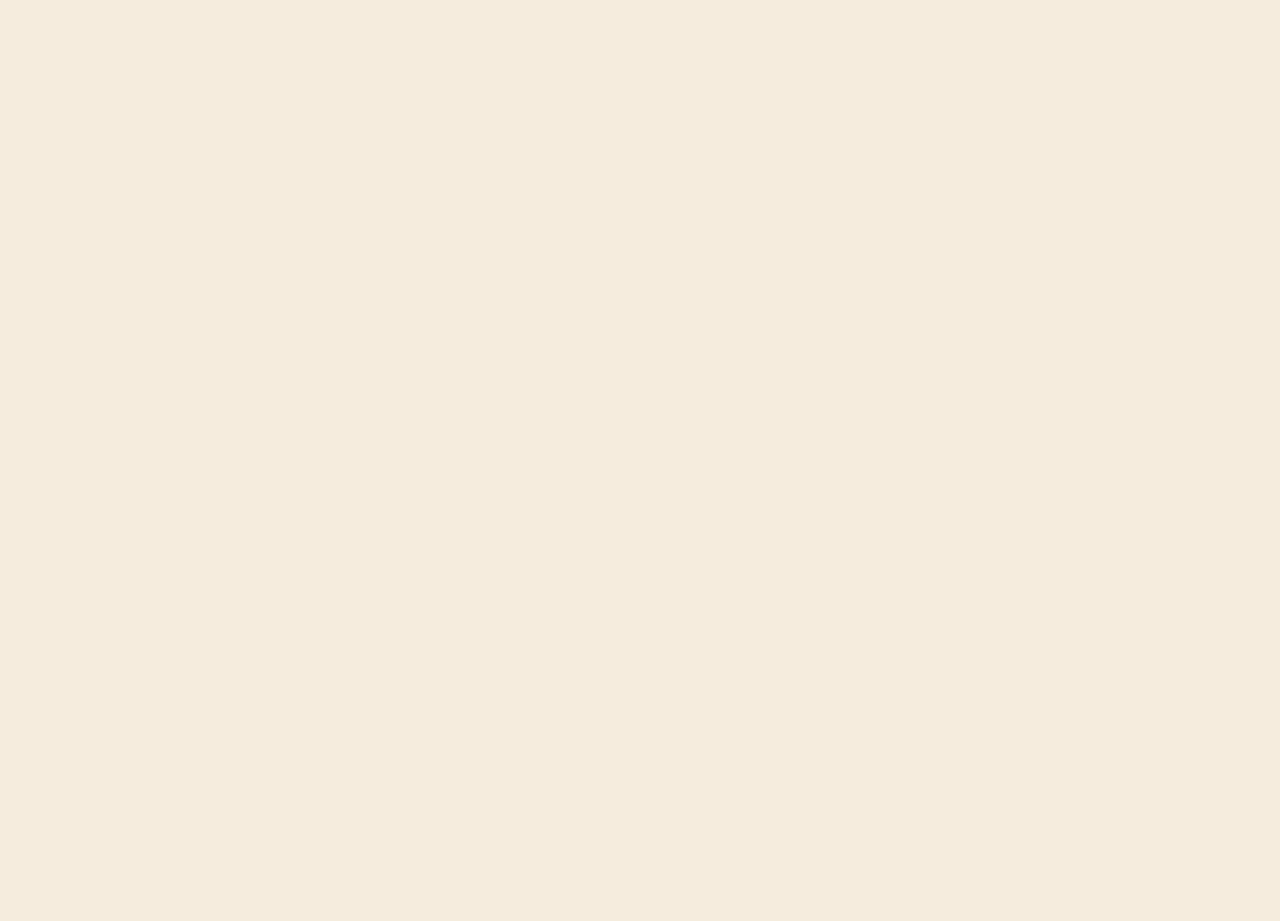
==== privacy.html @ d110e25d "Create privacy.html" ====
<!DOCTYPE html>
<html lang="en">
<head>
  <meta charset="UTF-8" />
  <meta name="viewport" content="width=device-width, initial-scale=1.0" />
  <title>Privacy Policy • Hearth Board</title>

  <link rel="stylesheet" href="/styles.css" />
</head>

<body class="legal-page">

  <main class="legal-wrap">
    <h1>Privacy Policy</h1>

    <p>
      Hearth Board is designed to help people coordinate schedules and plan together.
    </p>

    <h2>Information we collect</h2>

    <p>
      We collect only basic account information such as your email address and the availability data you choose to place into shared boards. We do not collect anything else such as real names, addresses, etc and Hearth Board is currently only in a free to use state, so no credit card or payment information is required.
    </p>

    <h2>How we use information</h2>

    <p>
      Your information is used only to operate Hearth Board and provide the basic features of the platform.
    </p>

    <h2>Third-party services</h2>

    <p>
      Hearth Board uses trusted third-party providers including Supabase, Vercel and Resend to operate.
    </p>

    <h2>Data sharing</h2>

    <p>
      Hearth Board does not sell or pass on ANY your personal information.
    </p>

    <h2>Account deletion</h2>

    <p>
      Users may request deletion of their account and associated data at any time.
    </p>

    <h2>Contact</h2>

    <p>
      For questions regarding privacy, contact:
      <a href="mailto:hello@hearthboard.io">hello@hearthboard.io</a>
    </p>

  </main>

</body>
</html>
---- styles.css ----
html, body {
      height: 100%;
      min-height: 100dvh;
      margin: 0;
      padding: 0;
      background: var(--landing-bg);
    }

html {
  scrollbar-color: rgba(181, 145, 58, 0.28) var(--landing-bg);
}

::-webkit-scrollbar {
  width: 12px;
}

::-webkit-scrollbar-track {
  background: var(--landing-bg);
}

::-webkit-scrollbar-thumb {
  background: rgba(181, 145, 58, 0.28);
  border-radius: 999px;
  border: 3px solid var(--landing-bg);
}

::-webkit-scrollbar-thumb:hover {
  background: rgba(181, 145, 58, 0.42);
}

body {
  font-family: "Inter", -apple-system, BlinkMacSystemFont, "Segoe UI", sans-serif;
  margin: 0;
  background:
    radial-gradient(
      circle at 20% 20%,
      rgba(255, 215, 0, 0.08),
      transparent 40%
    ),
    radial-gradient(
      circle at 80% 30%,
      rgba(204, 82, 16, 0.06),
      transparent 40%
    ),
    linear-gradient(180deg, #fbf8f4, #f1ebe3);
  min-height: 100dvh;
  visibility: hidden;
}

body.account-view #dash-topbar {
  display: none !important;
}

#landing-bg {
  position: fixed;
  inset: 0;
  z-index: 0;
  pointer-events: none;
  background: #F6ECDD;
  background-image: none !important;
  filter: none !important;
  opacity: 1;
}

#profile-setup,
#dashboard,
#route-error,
#identity-section,
#create-board,
#calendar-topbar,
#calendar,
#calendar-side{
  position: relative;
  z-index: 1;
}

/* =========================
   PROFILE SETUP
   ========================= */

.profile-setup {
  padding: 20px;
}

.profile-card {
  max-width: 520px;
  margin: 60px auto;
  padding: 18px;
  box-sizing: border-box;

  background: rgba(248, 245, 239, 0.96);
  border: 1px solid rgba(126, 104, 82, 0.14);
  border-radius: 18px;
  box-shadow: 0 18px 50px rgba(96, 72, 48, 0.14);
  backdrop-filter: blur(12px);
}

.profile-title {
  font-weight: 800;
  font-size: 20px;
  color: #2f241a;
}

.profile-subtitle {
  margin-top: 6px;
  font-size: 13px;
  color: #6b5c4f;
  opacity: 0.8;
}

.profile-field {
  margin-top: 18px;
}

.profile-label {
  display: block;
  font-weight: 600;
  margin-bottom: 6px;
  color: #3a2f25;
}

.profile-input {
  width: 100%;
  padding: 12px;
  border-radius: 12px;
  border: 1px solid rgba(126, 104, 82, 0.18);
  background: rgba(255, 255, 255, 0.92);
  box-sizing: border-box;
  font-family: inherit;
}

/* match your input focus style */
.profile-input:focus {
  outline: none;
  border-color: rgba(204, 82, 16, 0.32);
  box-shadow: 0 0 0 3px rgba(204, 82, 16, 0.10);
}

.profile-submit-btn {
  margin-top: 18px;
  width: 100%;
  height: 46px;
  border-radius: 12px;
  border: 1px solid rgba(126, 104, 82, 0.18);
  background: rgba(252, 248, 242, 0.92);
  color: #2f241b;
  font-weight: 700;
  box-shadow: 0 2px 8px rgba(96, 72, 48, 0.08);
  transition:
    transform 120ms ease,
    box-shadow 120ms ease,
    background 120ms ease,
    border-color 120ms ease;
}

.profile-submit-btn:hover {
  background: rgba(253, 249, 244, 1);
  transform: translateY(-1px);
  box-shadow: 0 8px 18px rgba(96, 72, 48, 0.10);
}

.profile-submit-btn:active {
  transform: translateY(0) scale(0.98);
  box-shadow: 0 2px 8px rgba(96, 72, 48, 0.08);
}

.profile-submit-btn:focus-visible {
  outline: none;
  box-shadow:
    0 0 0 3px rgba(204, 82, 16, 0.12),
    0 8px 18px rgba(96, 72, 48, 0.10);
}

body.logged-in #landing-bg{
 opacity:0;
 animation: none;
}

body.logged-in #landing-bg::after{
  opacity: 0;
}

#calendar {
  margin: 10px 0 20px;
  overflow-x: auto;
  display: block;
  min-height: 200px;
  padding: 0 20px;
}

.calendar-fade {
  position: relative;
}

.calendar-fade::after {
  content: "";
  position: absolute;
  top: 0;
  right: 0;
  width: 72px;
  height: 100%;
  pointer-events: none;
  z-index: 5;

  background: linear-gradient(
    to right,
    rgba(247, 244, 236, 0) 0%,
    rgba(247, 244, 236, 0.65) 45%,
    rgba(247, 244, 236, 0.95) 100%
  );
}

.calendar-fade:has(.whole-day-wrap)::after {
  display: none;
}

.calendar-meta-stack {
  display: flex;
  flex-direction: column;
  align-items: flex-start;
  line-height: 1.1;
}

.calendar-meta-line{
  color: #6b5c4f;
  font-size: 15px;
  margin-top: 2px;
}

.calendar-meta-main {
  white-space: nowrap;
}

.calendar-meta-subtext {
  font-size: 11px;
  opacity: 0.6;
  margin-top: 2px;
  white-space: nowrap;
}

@media (max-width: 720px){
  .footer-note--top{
    width: 100%;
  }
}

.calendar-topbar-right{
  display: flex;
  flex-direction: column;
  align-items: flex-end;
  gap: 6px;
  text-align: right;
  margin-right: 60px;
}

#calendar-title-wrap{
  flex: 1;
  justify-content: center;
  align-items: center;
}

#calendar-title{
  font-size: 24px;
  font-weight: 700;
  letter-spacing: 0.1em;
  color: #2f241b;
  padding-top: 24px;
  padding-left: 24px;
}

#calendar-title::after {
  content: "";
  display: block;
  width: 16px;
  height: 3px;
  border-radius: 2px;
  background: linear-gradient(90deg, #e58a1f, #f3b24a);
  opacity: 0.9;
}

.calendar-topbar{
  width: 100%;
  margin-top: 14px;
  padding: 0 20px;
  display: flex;
  justify-content: space-between;
  align-items: flex-start;
  gap: 16px;
}

.calendar-topbar-left {
  display: flex;
  flex-direction: column;    /* stack on the left */
  align-items: flex-start;
  gap: 10px;
}

/* =========================
   CALENDAR LOADING STATE
   ========================= */

.calendar-loading {
  position: fixed;
  inset: 0;
  z-index: 25000;

  display: none;
  align-items: center;
  justify-content: center;

  background:
    linear-gradient(
      180deg,
      rgba(251, 248, 244, 0.58),
      rgba(241, 235, 227, 0.64)
    );
  backdrop-filter: blur(18px);
  -webkit-backdrop-filter: blur(18px);
}

.calendar-loading__inner {
  text-align: center;
  display: flex;
  flex-direction: column;
  align-items: center;
  gap: 10px;
  padding: 20px 24px;
}

.calendar-loading__spinner {
  width: 34px;
  height: 34px;
}

.calendar-loading__title {
  font-size: 18px;
  font-weight: 700;
  color: #2f241a;
  letter-spacing: -0.01em;
}

.calendar-loading__subtext {
  font-size: 12px;
  color: #6b5c4f;
  opacity: 0.78;
}

.calendar-loading {
  opacity: 0;
  transition: opacity 180ms ease;
}

.calendar-loading.is-visible {
  opacity: 1;
}

/* =========================
   MOBILE VIEW TIP
   ========================= */

.mobile-view-tip {
  position: fixed;
  inset: 0;
  z-index: 9999;
  pointer-events: none;
  background: rgba(0, 0, 0, 0.15);
  backdrop-filter: blur(2px);
  -webkit-backdrop-filter: blur(6px);
}

/* Card */
.mobile-view-tip__card {
  position: absolute;
  width: 200px;
  max-width: 90vw;

  pointer-events: auto;

  padding: 10px 8px;
  border-radius: 16px;

  background:
    linear-gradient(180deg, rgba(255, 247, 237, 0.80), rgba(248, 232, 214, 0.70));

  box-shadow:
    0 10px 30px rgba(0,0,0,0.18),
    inset 0 1px 0 rgba(255,255,255,0.2);

  backdrop-filter: blur(4px);
}

/* Arrow pointing to header */
.mobile-view-tip__arrow {
  position: absolute;
  width: 14px;
  height: 14px;

  background: rgba(248, 232, 214, 0.98);

  transform: rotate(45deg);

  box-shadow:
    -2px -2px 6px rgba(0,0,0,0.08);
}

/* Close button */
.mobile-view-tip__close {
  position: absolute;
  top: 6px;
  right: 8px;

  border: none;
  background: transparent;
  font-size: 18px;
  cursor: pointer;
  color: #9a3412;
}

/* Text styles */
.mobile-view-tip__eyebrow {
  font-size: 11px;
  text-transform: uppercase;
  letter-spacing: 0.06em;
  opacity: 0.7;
  margin-bottom: 2px;
}

.mobile-view-tip__title {
  font-size: 14px;
  font-weight: 600;
  margin-bottom: 8px;
}

.mobile-view-tip__text {
  font-size: 12px;
  opacity: 0.8;
  margin-top: 6px;
}

/* Video */
.mobile-view-tip__media {
  width: 100%;
  border-radius: 10px;
  overflow: hidden;
  background: #000;
}

.mobile-view-tip__video {
  width: 100%;
  display: block;
}

.whole-day-wrap.inspect-column-mode .whole-day-month-card {
  opacity: 1;
}

/* Dim only the active month's non-selected cells */
.whole-day-wrap.inspect-column-mode .whole-day-month-card.inspect-month-active .whole-day-cell[data-weekday] {
  opacity: 0.35;
  transition:
    opacity 180ms ease,
    background 180ms ease,
    box-shadow 180ms ease,
    border-color 180ms ease,
    transform 180ms ease;
}

/* Selected whole-day cells need the same border treatment as normal inspect mode */
.whole-day-wrap.inspect-column-mode .whole-day-month-card.inspect-month-active .whole-day-cell.inspect-column-cell {
  position: relative;
  z-index: 1;
  opacity: 1;
  background:
    linear-gradient(180deg, rgba(255, 248, 240, 0.98), rgba(248, 236, 220, 0.98)) !important;
}

/* Draw the inspect border ABOVE the cell background */
.whole-day-wrap.inspect-column-mode .whole-day-month-card.inspect-month-active .whole-day-cell.inspect-column-cell::after {
  content: "";
  position: absolute;
  inset: 0;
  pointer-events: none;
  z-index: 2;

  box-shadow:
    inset 1px 0 0 rgba(229, 138, 31, 0.9),
    inset -1px 0 0 rgba(229, 138, 31, 0.9);
}

/* Gold cells in inspect mode stay gold, same as normal calendar */
.whole-day-wrap.inspect-column-mode .whole-day-month-card.inspect-month-active .whole-day-cell.inspect-column-cell.gold-cell,
.whole-day-wrap.inspect-column-mode .whole-day-month-card.inspect-month-active .whole-day-cell.gold-cell.inspect-column-cell {
  background: linear-gradient(
    145deg,
    rgba(247, 216, 74, 0.82) 0%,
    rgba(237, 188, 52, 0.82) 58%,
    rgba(216, 146, 30, 0.82) 100%
  ) !important;
  filter: none !important;
}

/* Active month weekday headers dim slightly */
.whole-day-wrap.inspect-column-mode .whole-day-month-card.inspect-month-active .whole-day-weekday {
  opacity: 0.55;
  transition:
    opacity 180ms ease,
    color 180ms ease,
    text-shadow 180ms ease,
    background 180ms ease,
    box-shadow 180ms ease;
}

/* Active header matches normal calendar inspect header */
.whole-day-wrap.inspect-column-mode .whole-day-month-card.inspect-month-active .whole-day-weekday.inspect-column-active {
  position: relative;
  z-index: 2;
  opacity: 1;
  color: #e58a1f;
  background:
    linear-gradient(
      180deg,
      rgba(255, 247, 237, 0.98),
      rgba(248, 232, 214, 0.98)
    );
  text-shadow:
    0 1px 0 rgba(255,255,255,0.5),
    0 0 6px rgba(243, 178, 74, 0.25);
}

/* Header border overlay, same strength as normal calendar */
.whole-day-wrap.inspect-column-mode .whole-day-month-card.inspect-month-active .whole-day-weekday.inspect-column-active::after {
  content: "";
  position: absolute;
  inset: 0;
  pointer-events: none;
  z-index: 2;

  box-shadow:
    inset 1px 0 0 rgba(229, 138, 31, 0.9),
    inset -1px 0 0 rgba(229, 138, 31, 0.9),
    inset 0 1px 0 rgba(229, 138, 31, 0.9);
}

/* Bottom of selected column — closes the open bottom edge */
.whole-day-wrap.inspect-column-mode .whole-day-month-card.inspect-month-active .whole-day-grid > .whole-day-cell.inspect-column-cell:last-child::after,
.whole-day-wrap.inspect-column-mode .whole-day-month-card.inspect-month-active .whole-day-grid > .whole-day-cell.inspect-column-cell:nth-last-child(1)::after,
.whole-day-wrap.inspect-column-mode .whole-day-month-card.inspect-month-active .whole-day-grid > .whole-day-cell.inspect-column-cell:nth-last-child(2)::after,
.whole-day-wrap.inspect-column-mode .whole-day-month-card.inspect-month-active .whole-day-grid > .whole-day-cell.inspect-column-cell:nth-last-child(3)::after,
.whole-day-wrap.inspect-column-mode .whole-day-month-card.inspect-month-active .whole-day-grid > .whole-day-cell.inspect-column-cell:nth-last-child(4)::after,
.whole-day-wrap.inspect-column-mode .whole-day-month-card.inspect-month-active .whole-day-grid > .whole-day-cell.inspect-column-cell:nth-last-child(5)::after,
.whole-day-wrap.inspect-column-mode .whole-day-month-card.inspect-month-active .whole-day-grid > .whole-day-cell.inspect-column-cell:nth-last-child(6)::after,
.whole-day-wrap.inspect-column-mode .whole-day-month-card.inspect-month-active .whole-day-grid > .whole-day-cell.inspect-column-cell:nth-last-child(7)::after {
  box-shadow:
    inset 1px 0 0 rgba(229, 138, 31, 0.9),
    inset -1px 0 0 rgba(229, 138, 31, 0.9),
    inset 0 -1px 0 rgba(229, 138, 31, 0.9);
}

/* Day numbers in selected cells */
.whole-day-wrap.inspect-column-mode .whole-day-month-card.inspect-month-active .whole-day-cell.inspect-column-cell .whole-day-cell__number {
  color: #e58a1f;
}
/* Button */
.mobile-view-tip__button {
  margin-top: 10px;
  width: 100%;
  border: none;
  border-radius: 10px;
  padding: 8px 10px;

  background: linear-gradient(180deg, #e58a1f, #cc5210);
  color: white;
  font-weight: 600;
  cursor: pointer;
}

/* Slight fade-in */
.mobile-view-tip--visible {
  animation: mobileViewTipFade 220ms ease-out;
}

@keyframes mobileViewTipFade {
  from {
    opacity: 0;
    transform: translateY(6px);
  }
  to {
    opacity: 1;
    transform: translateY(0);
  }
}

.centered-container {
  max-width: 1180px;
  margin: 0;
  padding: 14px 34px;
  text-align: center;
  }    

    .centered-container input {
      width: 100%;
      padding: 10px;
      margin-top: 10px;
      margin-bottom: 15px;
      font-size: 16px;
    }

    .primary-btn {
      padding: 10px 18px;
      font-size: 15px;
      cursor: pointer;
    }

    #rows-container input {
      margin-top: 10px;
    }

    table {
      border-collapse: separate;
      margin: 0;
      display: table;
    }

#availabilityTable { 
 display: table;
 border-collapse: collapse;
 width: max-content;
 min-width: 700px;
}

#availabilityTable th, 
#availabilityTable td {
  border: 1px solid rgba(126, 104, 82, 0.33);
  min-width: 70px;
  height: 50px;
}

/* Keep selected column border visible even on gold cells */
#availabilityTable.inspect-column-mode td.inspect-column-cell {
  position: relative;
  z-index: 1;
}

/* Draw the inspect border ABOVE the cell background */
#availabilityTable.inspect-column-mode td.inspect-column-cell::after {
  content: "";
  position: absolute;
  inset: 0;
  pointer-events: none;
  z-index: 2;

  box-shadow:
    inset 1px 0 0 rgba(229, 138, 31, 0.9),
    inset -1px 0 0 rgba(229, 138, 31, 0.9);
}

/* Top of selected column */
#availabilityTable.inspect-column-mode th.day-header.inspect-column-active {
  position: relative;
  z-index: 2;
}

#availabilityTable.inspect-column-mode th.day-header.inspect-column-active::after {
  content: "";
  position: absolute;
  inset: 0;
  pointer-events: none;
  z-index: 2;

  box-shadow:
    inset 1px 0 0 rgba(229, 138, 31, 0.9),
    inset -1px 0 0 rgba(229, 138, 31, 0.9),
    inset 0 1px 0 rgba(229, 138, 31, 0.9);
}

/* Bottom of selected column */
#availabilityTable.inspect-column-mode tr:last-child td.inspect-column-cell::after {
  box-shadow:
    inset 1px 0 0 rgba(229, 138, 31, 0.9),
    inset -1px 0 0 rgba(229, 138, 31, 0.9),
    inset 0 -1px 0 rgba(229, 138, 31, 0.9);
}

/* Gold cells in inspect mode: keep them gold, just soften slightly */
#availabilityTable.inspect-column-mode td.gold-cell.inspect-column-cell,
#availabilityTable.inspect-column-mode td.inspect-column-cell.gold-cell {
  background: linear-gradient(
    145deg,
    rgba(247, 216, 74, 0.82) 0%,
    rgba(237, 188, 52, 0.82) 58%,
    rgba(216, 146, 30, 0.82) 100%
  ) !important;
  filter: none !important;
}




/* Alternate day columns (warmer tone) */
#availabilityTable td:nth-child(odd),
#availabilityTable th:nth-child(odd) {
  background:
    linear-gradient(
      180deg,
      rgba(246, 236, 222, 0.8),
      rgba(236, 222, 204, 0.2)
    );
}

/* Slight vertical separation boost */
#availabilityTable td {
  box-shadow: inset 0 1px 0 rgba(255,255,255,0.35);
}

th, td {
  border: 1px solid rgba(126, 104, 82, 0.26);
  padding: 10px;
}

td > .dot-container {
  width: 100%;
}

th {
  position: sticky;
  top: 0;
  z-index: 5;
  background: linear-gradient(180deg, rgba(252, 249, 244, 0.96), rgba(247, 241, 232, 0.96));
  box-shadow: inset 0 -1px 0 rgba(126, 104, 82, 0.12);
}
    
.day-header {
  font-weight: 700;
  color: #4e3f33;
  letter-spacing: -0.01em;
  cursor: pointer;
  user-select: none;
  -webkit-tap-highlight-color: transparent;
  transition:
    background 180ms ease,
    box-shadow 180ms ease,
    transform 180ms ease,
    color 180ms ease,
    opacity 180ms ease;
}

.day-header:active {
  transform: translateY(1px);
}

.day-header.inspect-column-active {
  color: #e58a1f;
  background:
    linear-gradient(
      180deg,
      rgba(255, 247, 237, 0.98),
      rgba(248, 232, 214, 0.98)
    );

  text-shadow:
    0 1px 0 rgba(255,255,255,0.5),
    0 0 6px rgba(243, 178, 74, 0.25);
}

#availabilityTable.inspect-column-mode th.day-header:not(.inspect-column-active),
#availabilityTable.inspect-column-mode td[data-day][data-time]:not(.inspect-column-cell) {
  opacity: 0.35;
}

#availabilityTable.inspect-column-mode td[data-day][data-time] {
  transition:
    opacity 180ms ease,
    background 180ms ease,
    box-shadow 180ms ease,
    transform 180ms ease,
    border-color 180ms ease;
}

#availabilityTable.inspect-column-mode td.inspect-column-cell {
  opacity: 1;
  background:
    linear-gradient(180deg, rgba(255, 248, 240, 0.98), rgba(248, 236, 220, 0.98)) !important;
}

/* top of the full column */
#availabilityTable.inspect-column-mode th.day-header.inspect-column-active {
  opacity: 1;
  color: #e58a1f;

  background:
    linear-gradient(
      180deg,
      rgba(255, 247, 237, 0.98),
      rgba(248, 232, 214, 0.98)
    );

  box-shadow:
    inset 1px 0 0 rgba(229, 138, 31, 0.65),
    inset -1px 0 0 rgba(229, 138, 31, 0.65),
    inset 0 1px 0 rgba(229, 138, 31, 0.65);

  text-shadow:
    0 1px 0 rgba(255,255,255,0.5),
    0 0 6px rgba(243, 178, 74, 0.25);
}

#availabilityTable.inspect-column-mode td.inspect-column-cell:hover {
  transform: none;
}

#availabilityTable.inspect-column-mode .time-label,
#availabilityTable.inspect-column-mode .calendar-meta-corner {
  opacity: 1;
}

/* Month divider line */
th.day-header.month-break,
td.month-break {
  background: linear-gradient(
    180deg,
    #f3e7d8,
    #ead9c4
  ) !important;

  border-left: 2px solid rgba(126, 104, 82, 0.42) !important;
  box-shadow: inset 0 1px 0 rgba(255,255,255,0.35);
}

th.day-header.month-break {
  background:
    linear-gradient(
      to right,
      rgba(196, 176, 126, 0.20) 0,
      rgba(196, 176, 126, 0.08) 10px,
      transparent 22px
    ),
    linear-gradient(
      180deg,
      rgba(252, 249, 244, 0.96),
      rgba(247, 241, 232, 0.96)
    );
}

td.month-break {
  background:
    linear-gradient(
      to right,
      rgba(196, 176, 126, 0.14) 0,
      rgba(196, 176, 126, 0.05) 10px,
      transparent 20px
    );
}

td.month-break:not(.gold-cell):hover {
  background: linear-gradient(
    180deg,
    #f7ecdf,
    #eddcc7
  ) !important;
  box-shadow:
    inset 0 1px 0 rgba(255,255,255,0.45),
    0 0 0 1px rgba(204, 82, 16, 0.22),
    0 8px 18px rgba(96, 72, 48, 0.12);
}

.monthday {
  font-size: 13px;
  color: #6b5c4f;
  margin-top: -34px;
  display: block;
}
    
.time-label {
  font-weight: 650;
  width: 120px;
  border-right: 1px solid rgba(126, 104, 82, 0.24);
  background: linear-gradient(180deg, rgba(246, 240, 232, 0.98), rgba(240, 232, 222, 0.98));
  color: #3f3329;
  position: sticky;
  left: 0;
  z-index: 4;
  box-shadow: inset -1px 0 0 rgba(255,255,255,0.35);
}

/* =========================
   WHOLE DAY / ALL DAY VIEW
   ========================= */

.whole-day-wrap {
  display: grid;
  grid-template-columns: repeat(2, minmax(340px, 1fr));
  gap: 18px;
  align-items: start;
  min-width: 760px;
}

.whole-day-month-card {
  border: 1px solid rgba(126, 104, 82, 0.18);
  border-radius: 20px;
  background: rgba(252, 248, 242, 0.88);
  box-shadow: 0 10px 24px rgba(96, 72, 48, 0.08);
  backdrop-filter: blur(10px);
  overflow: hidden;
}

.whole-day-month-card__title {
  padding: 16px 18px 12px;
  font-size: 18px;
  font-weight: 700;
  color: #3f3329;
}

.whole-day-weekdays,
.whole-day-grid {
  display: grid;
  grid-template-columns: repeat(7, 1fr);
}

.whole-day-weekday {
  padding: 10px 6px;
  text-align: center;
  font-size: 12px;
  font-weight: 700;
  color: #6b5c4f;
  background: linear-gradient(180deg, rgba(246, 240, 232, 0.98), rgba(238, 229, 218, 0.98));
  border-top: 1px solid rgba(126, 104, 82, 0.12);
  border-bottom: 1px solid rgba(126, 104, 82, 0.12);
  transition:
    opacity 180ms ease,
    color 180ms ease,
    text-shadow 180ms ease,
    background 180ms ease,
    box-shadow 180ms ease,
    border-color 180ms ease;
}

.whole-day-cell {
  position: relative;
  min-height: 92px;
  border-right: 1px solid rgba(126, 104, 82, 0.14);
  border-bottom: 1px solid rgba(126, 104, 82, 0.14);
  background: linear-gradient(180deg, rgba(252, 249, 244, 0.96), rgba(247, 241, 232, 0.96));
  transition:
    opacity 180ms ease,
    background 180ms ease,
    box-shadow 180ms ease,
    transform 180ms ease,
    border-color 180ms ease,
    filter 180ms ease;
  cursor: pointer;
}

.whole-day-cell__number {
  position: absolute;
  top: 8px;
  left: 10px;
  font-size: 13px;
  font-weight: 700;
  color: #4e3f33;
  z-index: 2;
  transition:
    color 180ms ease,
    opacity 180ms ease,
    text-shadow 180ms ease;
}

.whole-day-cell:nth-child(7n) {
  border-right: none;
}

.whole-day-cell:hover:not(.whole-day-cell--past):not(.whole-day-cell--empty):not(.gold-cell) {
  background: linear-gradient(180deg, rgba(255, 250, 242, 0.98), rgba(249, 241, 229, 0.98));
  box-shadow:
    inset 0 1px 0 rgba(255,255,255,0.35),
    0 0 0 1px rgba(204, 82, 16, 0.10),
    0 6px 16px rgba(96, 72, 48, 0.08);
}

.whole-day-cell.gold-cell:hover {
  filter: brightness(1.02);
  background: linear-gradient(
    145deg,
    #f7d84a 0%,
    #edbc34 58%,
    #d8921e 100%
  );
}

.whole-day-cell--empty {
  background: transparent;
  cursor: default;
}

.whole-day-cell--past {
  opacity: 0.55;
  cursor: not-allowed;
  background:
    linear-gradient(180deg, rgba(239, 232, 224, 0.9), rgba(233, 224, 214, 0.9));
}

.whole-day-cell--today {
  box-shadow:
    inset 0 0 0 2px rgba(202, 138, 4, 0.45),
    inset 0 1px 0 rgba(255,255,255,0.35);
}

.whole-day-cell__dots {
  inset: 28px 8px 8px 8px;
  display: flex;
  align-items: center;
  justify-content: center;
  height: 100%;
  width: 100%;
  margin-top: 3px;
}

#legend{
  width: 280px;
  display: block;
  margin-bottom: 20px;
}

.legend-item {
  display: flex;
  align-items: center;
  gap: 8px;
  margin: 7px 0;
}

.legend-user-row {
  display: flex;
  align-items: center;
  gap: 10px;
  min-width: 0;
  flex-wrap: wrap;
}

.legend-user-name {
  line-height: 1.25;
}

.legend-local-colour-btn {
  padding: 6px 10px;
  border-radius: 10px;
  border: 1px solid rgba(126, 104, 82, 0.18);
  background: rgba(252, 248, 242, 0.92);
  cursor: pointer;
  font-size: 12px;
  font-weight: 600;
}

.legend-local-colour-btn:hover {
  background: rgba(253, 249, 244, 1);
}

.color-box {
  width: 20px;
  height: 20px;
  margin-right: 0;
  border: 1px solid #ccc;
  flex: 0 0 auto;
}

.footer-note{
  max-width: 980px;
  margin: 8px 10px 8px;
  margin-left: 20px;
  padding: 12px 14px;
  border-radius: 16px;
  border: 1px solid rgba(126, 104, 82, 0.18);
  background: rgba(249, 243, 236, 0.78);
  backdrop-filter: blur(10px);
}

.footer-note__header{
  display:flex;
  align-items:center;
  justify-content:space-between;
  gap: 12px;
  margin-bottom: 8px;
}

.footer-note__title{
  font-weight: 700;
  font-size: 13px;
  opacity: 0.85;
}

.footer-note__display{
  font-size: 13px;
  line-height: 1.45;
  opacity: 0.9;
  white-space: pre-wrap; /* keeps newlines */
}

.footer-note__placeholder{
  opacity: 0.55;
  font-style: italic;
}

.footer-note__editor textarea{
  width: 100%;
  box-sizing: border-box;
  resize: none;
  padding: 10px 12px;
  border-radius: 12px;
  border: 1px solid rgba(126, 104, 82, 0.18);
  background: rgba(252, 248, 242, 0.92);
  font-size: 13px;
  line-height: 1.4;
}

.footer-note__actions{
  display:flex;
  gap: 10px;
  align-items:center;
  margin-top: 10px;
}

.footer-note--top{
  margin: 0;
  margin-left: 0;
  width: 50%;
  max-height: clamp(120px, 22vh, 260px);
  overflow: auto;
}

.footer-note .footer-edit-btn {
  background: rgba(252, 248, 242, 0.88);
  border: 1px solid rgba(126, 104, 82, 0.18);
  font-weight: 600;
}

.footer-note .footer-edit-btn:hover {
  background: rgba(253, 249, 244, 1);
}

@media (max-width: 720px){
  .footer-note--top{
    width: 100%;
  }
}

td {
  transition: box-shadow 0.22s ease, background 0.22s ease, transform 0.22s ease;
  border-radius: 0;
  background: linear-gradient(180deg, rgba(252, 249, 244, 0.96), rgba(247, 241, 232, 0.96));
  box-shadow: inset 0 1px 0 rgba(255,255,255,0.28);
}

    .gold-header {
      background: linear-gradient(135deg, gold, #ffef9f) !important;
      color: #6a5200 !important;
      box-shadow: 0 0 10px rgba(255, 215, 0, 0.7);
      font-weight: 700;
    }

/* Normal cells */
td:not(.gold-cell):hover {
  background: linear-gradient(
    180deg,
    rgba(255, 253, 248, 1),
    rgba(252, 244, 233, 1)
  );
  box-shadow:
    inset 0 1px 0 rgba(255,255,255,0.48),
    0 0 0 1px rgba(204, 82, 16, 0.24),
    0 10px 22px rgba(96, 72, 48, 0.14);
  cursor: pointer;
}

/* Zebra cells (slightly darker hover so it still contrasts) */
#availabilityTable td:nth-child(odd):not(.gold-cell):hover {
  background: linear-gradient(
    180deg,
    rgba(250, 242, 230, 1),
    rgba(240, 228, 210, 1)
  );
}

.gold-cell:hover {
  filter: brightness(1.02);
  background: linear-gradient(
    145deg,
    #f9de58 0%,
    #f0c53d 58%,
    #de9a24 100%
  );
}

.dot-container {
  position: relative;
  display: flex;
  justify-content: center;
  align-content: center;
  align-items: center;
  gap: 6px;
  width: 100%;
  height: 100%;
  margin: 0 auto;
  box-sizing: border-box;
  z-index: 0;
}

.dot {
  width: 16px;
  height: 16px;
  border-radius: 50%;
  border: 1px solid rgba(255,255,255,0.9);
  flex: 0 0 auto;
  box-shadow: 1px 1px 2px rgba(0,0,0,0.58);
}

/* 1–3 dots */
.dot-container.dots-1-3 {
  display: flex;
  flex-wrap: nowrap;
  justify-content: center;
  align-items: center;
  gap: 6px;
}

/* 3 dots */
.dot-container.dots-1-3 {
 transform: translateX(-3px);
}

/* 4–6 dots */
.dot-container.dots-4-6 {
  display: grid;
  grid-template-columns: repeat(3, 12px);
  grid-auto-rows: 12px;
  justify-content: center;
  align-content: center;
  gap: 10px;
  padding: 2px 0;
  transform: translateX(-3px);
}

.dot-container.dots-4-6 .dot {
  width: 14px;
  height: 14px;
}

/* 7–8 dots */
.dot-container.dots-7-8,
.dot-container.dots-9plus {
  display: grid;
  grid-template-columns: repeat(4, 10px);
  grid-auto-rows: 12px;
  justify-content: center;
  align-content: center;
  gap: 8px;
  padding: 2px 0 4px;
  transform: translateX(-4px);
}

.dot-container.dots-7-8 .dot,
.dot-container.dots-9plus .dot {
  width: 12px;
  height: 12px;
}

.dot-overflow-badge {
  position: absolute;
  right: -6px;
  bottom: -8px;
  min-width: 14px;
  height: 14px;
  padding: 0 3px;
  border-radius: 999px;
  background: rgba(88, 64, 42, 0.92);
  color: #fff;
  font-size: 9px;
  line-height: 14px;
  text-align: center;
  font-weight: 700;
  letter-spacing: -0.01em;
  box-shadow: 0 1px 3px rgba(96, 72, 48, 0.22);
  pointer-events: none;
}

.cell-hover-tooltip {
  position: fixed;
  left: 0;
  top: 0;
  z-index: 30000;
  min-width: 150px;
  max-width: 240px;
  padding: 10px 12px;
  border-radius: 14px;
  border: 1px solid rgba(126, 104, 82, 0.18);
  background: rgba(252, 248, 242, 0.96);
  box-shadow: 0 14px 34px rgba(96, 72, 48, 0.16);
  backdrop-filter: blur(10px);
  pointer-events: none;
 transform-origin: top left;
}

.cell-hover-tooltip.is-opening {
  animation: cellTooltipPopIn 100ms ease-in;
}

@keyframes cellTooltipPopIn {
  0% {
    opacity: 0;
    transform: scale(0.96) translateY(2px);
  }
  100% {
    opacity: 1;
    transform: scale(1) translateY(0);
  }
}

.cell-hover-tooltip--gold {
  border: 1px solid rgba(212, 160, 23, 0.38);
  background: linear-gradient(
    180deg,
    rgba(255, 251, 235, 0.97),
    rgba(255, 246, 214, 0.95)
  );
  box-shadow:
    0 14px 34px rgba(212, 160, 23, 0.18),
    0 0 0 1px rgba(255, 215, 0, 0.10);
}

.cell-hover-tooltip__heading {
  font-size: 11px;
  font-weight: 800;
  color: #9a6700;
  letter-spacing: 0.02em;
  margin-bottom: 8px;
  padding-bottom: 6px;
  border-bottom: 1px solid rgba(212, 160, 23, 0.16);
}

.cell-hover-tooltip__list {
  display: flex;
  flex-direction: column;
  gap: 7px;
}

.cell-hover-tooltip__item {
  display: flex;
  align-items: center;
  gap: 8px;
  min-width: 0;
}

.cell-hover-tooltip__dot {
  width: 10px;
  height: 10px;
  border-radius: 999px;
  border: 1px solid rgba(255,255,255,0.85);
  box-shadow: 0 1px 2px rgba(96, 72, 48, 0.16);
  flex: 0 0 auto;
}

.cell-hover-tooltip__name {
  font-size: 12px;
  font-weight: 600;
  color: #4e3f33;
  line-height: 1.25;
  white-space: nowrap;
  overflow: hidden;
  text-overflow: ellipsis;
}

.gold-cell {
 position: relative;
  background: linear-gradient(
    145deg,
    #f7d84a 0%,
    #edbc34 58%,
    #d8921e 100%
  );

  box-shadow:
    0 0 10px rgba(216, 146, 30, 0.30),
    inset 0 0 8px rgba(255, 238, 176, 0.30);

  animation: goldPulse 1.6s infinite ease-in-out;
}

.gold-cell::before {
  content: "";
  position: absolute;
  inset: 0;
  pointer-events: none;
  z-index: 1;

  background: linear-gradient(
    145deg,
    #f7d84a 0%,
    #edbc34 58%,
    #d8921e 100%
  );
 
   box-shadow:
    0 0 10px rgba(216, 146, 30, 0.30),
    inset 0 0 8px rgba(255, 238, 176, 0.30);

  animation: goldPulse 1.6s infinite ease-in-out;
}

@keyframes goldPulse {
  0%, 100% {
    box-shadow:
      0 0 10px rgba(216, 146, 30, 0.24),
      inset 0 0 8px rgba(255, 238, 176, 0.22);
  }

  50% {
    box-shadow:
      0 0 24px rgba(255, 196, 64, 0.48),
      inset 0 0 12px rgba(255, 244, 190, 0.34);
  }
}

#availabilityTable td.gold-cell {
 position: relative;
  background: linear-gradient(
    145deg,
    #f7d84a 0%,
    #edbc34 58%,
    #d8921e 100%
  ) !important;
  box-shadow:
    0 0 10px rgba(216, 146, 30, 0.30),
    inset 0 0 8px rgba(255, 238, 176, 0.30);
}

.structure-row {
  display: grid;
  grid-template-columns: 1fr 1fr;
  gap: 16px;
  margin-top: 20px;
  text-align: left;
}

.structure-title {
  font-weight: 700;
  font-size: 16px;
  margin-bottom: 4px;
}    

.structure-subtitle {
  font-size: 13px;
  color: #6b5c4f;
}

.create-shell {
  text-align: left;
  max-width: 1180px;
  margin: -36px auto 0;
}

.create-shell__header {
  margin-bottom: 20px;
}

.create-shell__header h2 {
  position: relative;
  display: inline-block;
  margin: 0 0 8px;
  font-size: 24px;
  font-weight: 800;
  letter-spacing: -0.018em;
  line-height: 1.08;
  color: #2f241a;
  text-shadow:
    0 1px 0 rgba(255,255,255,0.55),
    0 2px 4px rgba(80,58,38,0.05);
}

.create-shell__header h2::after {
  content: "";
  position: absolute;
  left: 1%;
  bottom: -5px;
  width: 300px;
  height: 2px;
  border-radius: 999px;
  background: linear-gradient(
    90deg,
    rgba(198,145,92,0.46),
    rgba(198,145,92,0.18),
    rgba(198,145,92,0)
  );
}

.create-shell__subtext {
  font-size: 14px;
  color: #6f6256;
}

.create-layout {
  display: grid;
  grid-template-columns: minmax(430px, 500px) minmax(500px, 680px);
  gap: 24px;
  align-items: stretch;
  justify-content: start;
}

.create-left-column {
  display: flex;
  flex-direction: column;
  min-height: 100%;
}

.create-panel--basics {
  flex: 0 0 auto;
}

.create-panel {
  background: rgba(255, 252, 247, 0.88);
  border: 1px solid rgba(126, 104, 82, 0.16);
  border-radius: 18px;
  padding: 20px;
  box-shadow: 0 14px 34px rgba(92, 71, 50, 0.08);
  backdrop-filter: blur(10px);
}

.create-panel__heading {
  display: inline-flex;
  align-items: center;
  gap: 10px;
  font-size: 13.5px;
  font-weight: 900;
  letter-spacing: 0.15em;
  line-height: 1.2;
  text-transform: uppercase;
  color: #665341;
  margin-bottom: 22px;
  text-shadow:
    0 1px 0 rgba(255,255,255,0.65),
    0 -1px 0 rgba(92,73,57,0.06),
    0 1.5px 2px rgba(92,73,57,0.05);
  position: relative;
}

.create-panel__heading::before {
  content: "";
  width: 8px;
  height: 8px;
  border-radius: 999px;
  background: linear-gradient(180deg, rgba(214, 145, 85, 0.95), rgba(181, 108, 48, 0.95));
  box-shadow:
    0 0 0 1px rgba(140, 93, 52, 0.14),
    0 1px 2px rgba(107, 69, 35, 0.18);
  flex: 0 0 auto;
}

.create-panel__heading::after {
  content: "";
  position: absolute;
  left: 20px;
  bottom: -6px;
  width: 280px;
  height: 1.5px;
  background: linear-gradient(
    90deg,
    rgba(176,132,90,0.42),
    rgba(176,132,90,0.16),
    rgba(176,132,90,0)
  );
}

.create-field + .create-field {
  margin-top: 24px;
}

.create-label {
  display: block;
  font-weight: 700;
  margin-bottom: 6px;
  color: #43372d;
}

.create-input,
.create-select {
  width: 100%;
  box-sizing: border-box;
  padding: 11px 13px;
  border-radius: 12px;
  border: 1px solid rgba(126, 104, 82, 0.18);
  background: rgba(255, 255, 255, 0.92);
  font: inherit;
  color: #332920;
}

.create-input:focus,
.create-select:focus {
  outline: none;
  border-color: rgba(204, 82, 16, 0.32);
  box-shadow: 0 0 0 3px rgba(204, 82, 16, 0.08);
}

.create-input.is-invalid,
.create-select.is-invalid {
  border-color: rgba(186, 58, 48, 0.72) !important;
  box-shadow: 0 0 0 3px rgba(186, 58, 48, 0.12);
  background: rgba(255, 248, 247, 0.96);
}

.structure-card.is-invalid {
  border-color: rgba(186, 58, 48, 0.72) !important;
  box-shadow: 0 0 0 3px rgba(186, 58, 48, 0.10);
  background: rgba(255, 245, 244, 0.96);
}

.create-help {
  font-size: 12px;
  color: #7a6757;
  margin-top: 6px;
  line-height: 1.45;
}

#gold-threshold-wrap {
  margin-top: 36px;
}

.structure-columns {
  display: grid;
  grid-template-columns: 1fr 1fr;
  gap: 18px;
  align-items: start;
}

.structure-column__heading {
  font-size: 12px;
  font-weight: 800;
  letter-spacing: 0.05em;
  text-transform: uppercase;
  color: #7b6857;
  margin-bottom: 10px;
}

.structure-column .structure-card + .structure-card {
  margin-top: 12px;
}

.structure-card {
  background: rgba(252, 248, 242, 0.92);
  border: 1px solid rgba(126, 104, 82, 0.18);
  border-radius: 14px;
  padding: 16px 16px 15px;
  cursor: pointer;
  user-select: none;
  transition: transform 0.12s ease, box-shadow 0.12s ease, border-color 0.12s ease, background 0.12s ease;
  min-width: 0;
  position: relative;
  overflow: hidden;
}

.structure-card:hover {
  transform: translateY(-1px);
  box-shadow: 0 10px 22px rgba(96, 72, 48, 0.10);
  border-color: rgba(126, 104, 82, 0.24);
}

.structure-card.active {
  box-shadow: 0 12px 26px rgba(204, 82, 16, 0.10);
  background: rgba(255, 250, 244, 0.98);
}

.structure-card--locked {
  opacity: 0.72;
  cursor: not-allowed;
  background: rgba(223, 217, 210, 0.88);
}

.structure-card--locked:hover {
  transform: none;
  box-shadow: none;
  border-color: rgba(126, 104, 82, 0.18);
}

.structure-card::after {
  content: "";
  position: absolute;
  inset: 4px;
  border-radius: 12px;
  pointer-events: none;

  border: 2px solid rgba(204, 82, 16, 0.34);

  opacity: 0;
  transform: scale(0.78);
  transition:
    opacity 220ms ease,
    transform 320ms cubic-bezier(.22, 1, .36, 1);
}

.structure-card.active::after {
  opacity: 1;
  transform: scale(1);
}

.structure-title {
  font-weight: 700;
  font-size: 16px;
  margin-bottom: 5px;
  color: #40342a;
  line-height: 1.2;
}

.structure-subtitle {
  font-size: 13px;
  color: #6b5c4f;
  line-height: 1.45;
}

.structure-lock {
  font-size: 14px;
  opacity: 0.8;
}

#create-board-btn {
  width: 180px;
  height: 48px;
  border-radius: 14px;
  border: 1px solid rgba(0,0,0,0.08);
  background: linear-gradient(
      180deg,
      rgba(246, 225, 170, 0.98),
      rgba(231, 196, 118, 0.90)
    );
  color: #4b4237;
  font: inherit;
  font-size: 15px;
  font-weight: 700;
  box-shadow:
    0 1px 0 rgba(255,255,255,0.7) inset,
    0 6px 16px rgba(0,0,0,0.06);
  cursor: pointer;
  transition:
    transform 140ms ease,
    box-shadow 140ms ease,
    background 140ms ease;
}

#create-board-btn:hover {
  transform: translateY(-1px);
  background: rgba(255,255,255,0.82);
  box-shadow:
    0 1px 0 rgba(255,255,255,0.75) inset,
    0 10px 20px rgba(0,0,0,0.08);
}

#create-board-btn:active {
  transform: translateY(0);
}

/* hidden by default */
#go-create {
  display: none;
}

/* only visible on create screen */
body.create-view #go-create {
  display: block;
}

#create-board #go-create {
  width: 60%;
  margin-top: 15%;

  flex: 0 0 auto;
  min-height: 124px;
  height: 124px;

  display: flex;
  align-items: center;
  justify-content: center;

  align-self: center;

  padding: 18px 24px;

  border-radius: 22px;
  border: 1px solid rgba(191, 145, 74, 0.72);

  background:
    linear-gradient(
      180deg,
      rgba(246, 225, 170, 0.98),
      rgba(231, 196, 118, 0.98)
    );

  color: #4a3520;
  font: inherit;
  font-size: 22px;
  font-weight: 800;
  letter-spacing: 0.01em;
  text-shadow: 0 1px 0 rgba(255,255,255,0.28);

  box-shadow:
   inset 0 0 0 1px rgba(255,255,255,0.72),
   inset 0 0 0 6px rgba(255,244,214,0.48),
   0 18px 34px rgba(120,84,41,0.16);

  cursor: pointer;

  transition:
    transform 140ms ease,
    box-shadow 140ms ease,
    border-color 140ms ease,
    background 140ms ease;
}

#create-board #go-create:hover {
  transform: translateY(-1px);

  background:
    linear-gradient(
      180deg,
      rgba(250, 232, 182, 1),
      rgba(238, 205, 126, 1)
    );

  border-color: rgba(191, 145, 74, 0.84);

  box-shadow:
    inset 0 0 0 2px rgba(255, 248, 224, 0.62),
    inset 0 1px 0 rgba(255,255,255,0.78),
    0 22px 38px rgba(120,84,41,0.18);
}

#create-board #go-create:active {
  transform: translateY(0);
  box-shadow:
    0 1px 0 rgba(255,255,255,0.72) inset,
    0 10px 20px rgba(120,84,41,0.12);
}

#create-board #go-create:focus-visible {
  outline: none;
  box-shadow:
    0 0 0 4px rgba(212,154,86,0.18),
    0 1px 0 rgba(255,255,255,0.76) inset,
    0 18px 34px rgba(120,84,41,0.16);
}

@media (max-width: 1100px) {
  .create-layout {
    grid-template-columns: 1fr;
  }

  .structure-columns {
    grid-template-columns: 1fr 1fr;
  }
}

@media (max-width: 760px) {
  .structure-columns {
    grid-template-columns: 1fr;
  }
}

.custom-structure-card {
  width: min(520px, 100%);
}

.custom-rows-fields {
  display: grid;
  gap: 10px;
  margin-top: 14px;
}

.custom-row-input {
  width: 100%;
  box-sizing: border-box;
  padding: 11px 13px;
  border-radius: 12px;
  border: 1px solid rgba(126, 104, 82, 0.18);
  background: rgba(255, 255, 255, 0.92);
  font: inherit;
  color: #332920;
}

.custom-row-input:focus {
  outline: none;
  border-color: rgba(204, 82, 16, 0.32);
  box-shadow: 0 0 0 3px rgba(204, 82, 16, 0.08);
}

.pro-heading {
  font-weight: 700;
  margin-bottom: 8px;
}    

.pro-select {
  width: 100%;
  padding: 10px;
  border-radius: 12px;
  border: 1px solid rgba(126, 104, 82, 0.18);
  background: #f3ede6;
  color: #7a6857;
  cursor: not-allowed;
}

    .pro-select:disabled {
      opacity: 0.8;
    }

    @keyframes dotPopIn {
      from { transform: scale(0.5); opacity: 0; }
      to   { transform: scale(1); opacity: 1; }
    }

    .dot.pop-in {
      animation: dotPopIn 120ms ease-out;
      transform-origin: center;
    }

.topbar-btn {
  padding: 8px 8px;
  border-radius: 12px;
  border: 1px solid rgba(126, 104, 82, 0.18);
  background: rgba(252, 248, 242, 0.92);
  cursor: pointer;
  font-weight: 600;
  font-size: 13px;
  height: 45px;
  width: 114px;
}

.topbar-btn:hover {
  background: rgba(253, 249, 244, 1);
}

    /* Dashboard */
#dash-topbar {
  display: flex;
  align-items: center;
  justify-content: space-between;
  padding: 14px 68px;
  max-width: 980px;
  margin: 0;
  margin-right: auto;
}

#dash-settings {
  width: 44px;
  height: 44px;
  border: none;
  border-radius: 12px;
  background: transparent;
  font-size: 22px;
  cursor: pointer;
}

.gear-icon{
  display:inline-block;
  transition: transform 220ms ease;
}

#dash-settings:hover .gear-icon{
  transform: rotate(22deg);
}

#dash-settings:active .gear-icon{
 transform: scale(0.92) rotate(-180deg);
 filter: brightness(0.90);
}

#dash-title {
  text-align: center;
  line-height: 1.1;
}

.dash-subtitle {
  font-size: 12px;
  letter-spacing: 0.12em;
  opacity: 0.65;
}

.dash-main {
  font-size: 22px;
  font-weight: 600;
}

#dash-create {
  border: none;
  padding: 10px 14px;
  border-radius: 10px;
  cursor: pointer;
  font-weight: 600;
}
    
#dash-body {
  max-width: 980px;
  margin: 0;
  margin-right: auto;
  padding: 10px 68px 22px;
}

#dash-account {
  max-width: 980px;
  margin: 0;
  margin-right: auto;
  padding: 10px 68px 22px;
}

body.account-view #dash-account {
  padding-top: 12px;
}

.dash-section {
  margin-top: 18px;
}

.dash-section-title {
  font-weight: 600;
  margin-bottom: 10px;
}

.dashboard-section-title {
  font-size: 18px;
  font-weight: 700;
  margin: 18px 0 10px;
}

.dashboard-section-divider {
  height: 1px;
  width: 100%;
  background: rgba(126, 104, 82, 0.18);
  margin: 6px 0 14px;
}

.dashboard-dev-note {
  margin-top: 130px;
  padding-top: 22px;
  border-top: 1px solid rgba(126, 104, 82, 0.14);
  text-align: center;
}

.dashboard-dev-note-main {
  max-width: 680px;
  margin: 0 auto;
  font-size: 12px;
  line-height: 1.7;
  color: rgba(92, 72, 56, 0.62);
}

.dashboard-dev-note-version {
  margin-top: 10px;
  font-size: 11px;
  color: rgba(160, 88, 48, 0.7);
  letter-spacing: 0.01em;
  font-style: italic;
}

/* =========================
   DASHBOARD SETTINGS DRAWER
   ========================= */

.drawer-backdrop {
  position: fixed;
  inset: 0;
  background: rgba(0,0,0,0.18);
  backdrop-filter: blur(6px);
  opacity: 0;
  pointer-events: none;
  transition: opacity 180ms ease;
  z-index: 9000;
}

.drawer {
  position: fixed;
  top: 0;
  left: 0;
  height: 100vh;
  width: 320px;
  max-width: calc(100vw - 48px);
  background: rgba(249, 243, 236, 0.78);
  backdrop-filter: blur(10px);
  border-right: 1px solid rgba(126, 104, 82, 0.18);
  box-shadow: 18px 0 50px rgba(96, 72, 48, 0.18);

  transform: translateX(-104%);
  transition: transform 220ms ease;
  z-index: 9001;

  display: flex;
  flex-direction: column;
}

.drawer-header {
  display: flex;
  align-items: center;
  justify-content: space-between;
  padding: 16px 14px 12px;
  border-bottom: 1px solid rgba(126, 104, 82, 0.18);
}

.drawer-title {
  font-weight: 700;
  font-size: 15px;
}

.drawer-close {
  width: 36px;
  height: 36px;
  border-radius: 12px;
  border: 1px solid rgba(126, 104, 82, 0.18);
  background: rgba(252, 248, 242, 0.88);
  cursor: pointer;
  transition: transform 120ms ease, box-shadow 120ms ease, background 120ms ease;
}

.drawer-close:hover {
  background: rgba(253, 249, 244, 1);
  box-shadow: 0 8px 18px rgba(96, 72, 48, 0.10);
  transform: translateY(-1px);
}

.drawer-close:active {
  transform: translateY(0px) scale(0.98);
}

.drawer-close:focus-visible {
  outline: none;
  box-shadow: 0 0 0 3px rgba(204, 82, 16, 0.20), 0 8px 18px rgba(96, 72, 48, 0.10);
}

.drawer-body {
  padding: 14px;
  overflow: auto;
}

.drawer-section-title {
  font-weight: 700;
  margin-bottom: 6px;
}

.drawer-muted {
  font-size: 13px;
  opacity: 0.7;
  line-height: 1.35;
}

/* Open state */
.drawer-open .drawer-backdrop {
  opacity: 1;
  pointer-events: auto;
}

.drawer-open .drawer {
  transform: translateX(0);
}

/* Drawer item groups */
.drawer-group {
  display: flex;
  flex-direction: column;
  gap: 6px;
}

.drawer-group--secondary {
  margin-top: 64px;
  padding-top: 14px;
  border-top: 1px solid rgba(126, 104, 82, 0.16);
}

/* Individual clickable items */
.drawer-item {
  text-align: left;
  padding: 12px 14px;
  border-radius: 12px;
  border: 1px solid transparent;
  background: transparent;
  cursor: pointer;
  font-size: 14px;
  font-weight: 600;

  transition:
    background 120ms ease,
    transform 120ms ease,
    box-shadow 120ms ease,
    border-color 120ms ease;
}

.drawer-item:hover {
  background: rgba(126, 104, 82, 0.08);
  border-color: rgba(126, 104, 82, 0.14);
  transform: translateX(2px);
}

.drawer-item:active {
  transform: translateX(0) scale(0.98);
}

.drawer-item:focus-visible {
  outline: none;
  box-shadow: 0 0 0 3px rgba(204, 82, 16, 0.20);
}

/* Danger item (sign out) */
.drawer-item--danger {
  color: #d11a2a;
}

.drawer-item--danger:hover {
  background: rgba(255, 59, 48, 0.10);
  border-color: rgba(255, 59, 48, 0.18);
}

/* =========================
   SETTINGS SPLIT MODE
   (drawer stays open, right side usable)
   ========================= */

/* Only dock on wider screens; mobile keeps overlay behavior */
@media (min-width: 900px) {
  .settings-split .drawer-backdrop {
    opacity: 0 !important;
    pointer-events: none !important;
    backdrop-filter: none !important;
  }

  .settings-split .drawer {
    transform: translateX(0) !important;
  }

  /* Push dashboard content right so it isn't blocked by the drawer */
  .settings-split #dashboard {
    margin-left: 320px;
  }

  /* Keep the dash layout consistent when shifted */
  .settings-split #dash-topbar,
  .settings-split #dash-body,
  .settings-split #dash-account {
    max-width: 980px;
    margin-right: auto;
    margin-left: 0;
  }
}

/* Simple card styles for account panel */
.settings-card{
  background: rgba(252, 248, 242, 0.92);
  border: 1px solid rgba(126, 104, 82, 0.18);
  border-radius: 16px;
  padding: 0px 14px;
  margin-top: 14px;
}

.settings-cta-row{
  margin-top: 22px;
  display: flex;
  flex-direction: column;
  align-items: flex-start;
}

.settings-cta-left{
  display: flex;
  flex-direction: column;
  min-height: 220px;
}

#acct-back-dashboard{
  margin-top: 46px;
}

.pro-upsell-card {
  width: 100%;
  padding: 14px 16px;
  border-radius: 18px;
  border: 1px solid rgba(0, 0, 0, 0.08);
  background: rgba(0, 0, 0, 0.035);
  box-sizing: border-box;
}

.pro-upsell-card.is-disabled {
  opacity: 0.78;
}

.pro-upsell-top {
  display: flex;
  align-items: center;
  gap: 10px;
  margin-bottom: 12px;
}

.acct-upgrade-lock {
  width: 44px;
  height: 44px;
  border-radius: 10px;
  display: inline-flex;
  align-items: center;
  justify-content: center;
  background: rgba(0, 0, 0, 0.045);
  border: 1px solid rgba(0, 0, 0, 0.08);
  font-size: 24px;
  margin: 12px 0 0 22px;
}

.pro-upsell-title {
  font-size: 13px;
  font-weight: 700;
  margin-bottom: 8px;
  margin-top: 8px;
}

.pro-upsell-list {
  margin: 0;
  padding-left: 18px;
  display: flex;
  flex-direction: column;
  gap: 6px;
}

.pro-upsell-list li {
  font-size: 13px;
  line-height: 1.35;
  opacity: 0.78;
}

/* Override the default full-width button */
.settings-cta-row .settings-action{
  width: auto;
  display: inline-flex;
}

/* Centered card content (for Upgrade to Pro) */
.settings-card-center{
  align-items:center;
  justify-content:center;
}

/* Extra breathing room for the Back card */
.settings-card-spaced{
  margin-top: 18px;
}

/* Make compact buttons sit nicely when alone */
.settings-card .settings-action.compact{
  margin: 0;
}

.settings-row{
  display:flex;
  align-items:center;
  justify-content:space-between;
  gap: 12px;
  padding: 10px 2px;
  border-top: 1px solid rgba(126, 104, 82, 0.14);
}

.settings-row:first-child{ border-top:none; }

.settings-label{
  font-size: 13px;
  color: #7a6857;
  opacity: 0.9;
}

.settings-value{
  font-weight: 600;
  font-size: 13px;
  opacity: 0.9;
  text-align: right;
  margin-right:16px;
}

.settings-value.mono{
  font-family: ui-monospace, SFMono-Regular, Menlo, Monaco, Consolas, "Liberation Mono", "Courier New", monospace;
  font-size: 12px;
  opacity: 0.8;
}

.settings-action{
  width: 100%;
  text-align: left;
  padding: 12px 14px;
  border-radius: 12px;
  border: 1px solid rgba(126, 104, 82, 0.18);
  background: rgba(252, 248, 242, 0.88);
  cursor: pointer;
  font-weight: 650;
  margin-top: 10px;
  transition: transform 120ms ease, box-shadow 120ms ease, background 120ms ease;
}

.settings-action:hover{
  background: rgba(253, 249, 244, 1);
  box-shadow: 0 8px 18px rgba(96, 72, 48, 0.10);
  transform: translateY(-1px);
}
.settings-action:active{ transform: translateY(0px) scale(0.99); }

.settings-action.danger{
  background: rgba(255,59,48,0.12);
  border-color: rgba(255,59,48,0.28);
  color: #d11a2a;
  font-weight: 800;
}

.settings-action.danger:hover{
  background: rgba(255,59,48,0.18);
  box-shadow: 0 8px 18px rgba(255,59,48,0.18);
}

/* Account settings layout tweaks */
#dash-account{
  /* Shift the whole panel left a bit */
  padding: 10px 52px 22px;
}

/* 3-column rows: label | value | action */
.settings-row-3{
  display: grid;
  grid-template-columns: 140px 1fr auto;
  align-items: center;
  column-gap: 14px;
  min-height: 48px;
  padding: 10px 2px;
  border-top: 1px solid rgba(126, 104, 82, 0.14);
}

/* push the value column to the far right (right aligned) */
.settings-row-3 .settings-value{
  justify-self: end;   /* key: aligns value to the right edge */
  text-align: right;
  white-space: nowrap; /* keeps email from wrapping weirdly */
}

.settings-row-3:first-child{
  border-top: none;
}

/* if there's no button (Email row), remove the "phantom" space */
.settings-row-3 > :last-child:empty{
  display: none;
}

/* Colour value should stay together */
.settings-colour{
  display: inline-flex;
  align-items: center;
  gap: 8px;
}

.settings-row-3 .settings-colour{
  justify-self: end;
}

.settings-mini-btn{
  padding: 8px 12px;
  border-radius: 999px;
  border: 1px solid rgba(126, 104, 82, 0.18);
  background: rgba(252, 248, 242, 0.88);
  cursor: pointer;
  font-weight: 700;
  font-size: 12px;
  transition: transform 120ms ease, box-shadow 120ms ease, background 120ms ease;
}

.settings-mini-btn:hover{
  background: rgba(253, 249, 244, 1);
  box-shadow: 0 8px 18px rgba(96, 72, 48, 0.10);
  transform: translateY(-1px);
}
.settings-mini-btn:active{
  transform: translateY(0px) scale(0.99);
}

/* Destructive mini button (Delete Account) */
.settings-mini-btn.danger{
  background: rgba(255,59,48,0.12);
  border-color: rgba(255,59,48,0.28);
  color: #d11a2a;
  font-weight: 800;
  font-size: 10px;
  padding: 4px 12px;
  line-height: 12px;
}

.settings-mini-btn.danger:hover{
  background: rgba(255,59,48,0.18);
  box-shadow: 0 8px 18px rgba(255,59,48,0.16);
}

/* Row of compact action buttons */
.settings-actions-row{
  display: flex;
  gap: 10px;
  flex-wrap: wrap;
}

.settings-action.compact{
  width: auto;          /* override the 100% width */
  display: inline-flex;
  align-items: center;
}

/* Make Upgrade stand out as filled red (like a danger button) */
.settings-action.danger{
  background: rgba(255, 59, 48, 0.12);
  border-color: rgba(255, 59, 48, 0.28);
  color: #d11a2a;
}

.settings-action.danger:hover{
  background: rgba(255, 59, 48, 0.18);
  box-shadow: 0 8px 18px rgba(255, 59, 48, 0.18);
}

#acct-upgrade-pro{
  position: relative;
  overflow: visible;
  font-weight: 800;
  padding: 12px 18px;
  color: #fff;
  border-color: rgba(180, 83, 9, 0.38);
  background: linear-gradient(135deg, #CC5210 0%, #e58a1f 52%, #f3b24a 100%);
  box-shadow:
    0 10px 22px rgba(217, 119, 6, 0.22),
    inset 0 1px 0 rgba(255,255,255,0.22);
  cursor: default;
}

#acct-upgrade-pro:hover{
  background: linear-gradient(135deg, #cf7116 0%, #eb931f 52%, #f5ba55 100%);
  box-shadow:
    0 12px 26px rgba(217, 119, 6, 0.28),
    inset 0 1px 0 rgba(255,255,255,0.24);
  transform: translateY(-1px);
}

#acct-upgrade-pro:active{
  transform: translateY(0px) scale(0.99);
}

#acct-upgrade-pro::after{
  content: "COMING SOON";
  position: absolute;
  top: 0px;
  right: -30px;
  transform: rotate(24deg);
  padding: 2px 8px;
  border-radius: 999px;
  background: linear-gradient(135deg, #fff7ed, #fde7bf);
  color: #9a3412;
  border: 1px solid rgba(154, 52, 18, 0.12);
  box-shadow: 0 3px 10px rgba(96, 72, 48, 0.10);
  font-size: 9px;
  font-weight: 800;
  letter-spacing: 0.06em;
  line-height: 1.2;
  pointer-events: none;
  white-space: nowrap;
}

.pro-pricing {
  margin-top: 6px;
  margin-bottom: 10px;
  padding-bottom: 8px;
  border-radius: 10px;
  text-align: left;
  border-bottom: 1px solid rgba(0,0,0,0.06);
  background: linear-gradient(
    180deg,
    rgba(255, 248, 240, 0.6),
    rgba(248, 236, 220, 0.4)
  );
}

.pro-price-main {
  font-size: 20px;
  font-weight: 600;
  color: #9a3412;
  letter-spacing: -0.01em;
}

.pro-price-main span {
  font-size: 12px;
  font-weight: 500;
  color: #7c6a58;
  margin-left: 2px;
}

.pro-price-alt {
  font-size: 12px;
  color: #8b7a66;
  margin-top: 2px;
  margin-left: 18px;
}

.pro-price-alt span {
  color: #e58a1f;
  font-weight: 500;
}

.colour-dot{
  display:inline-block;
  width: 12px;
  height: 12px;
  border-radius: 999px;
  margin-right: 8px;
  vertical-align: -1px;
  border: 1px solid rgba(126, 104, 82, 0.18);
}

.settings-action.primary{
  border-color: rgba(126, 104, 82, 0.18);
  font-weight: 800;
}

.empty-boards {
  padding: 14px 12px;
  border-radius: 14px;
  border: 1px dashed rgba(126, 104, 82, 0.22);
  background: rgba(126, 104, 82, 0.04);
  font-size: 13px;
  opacity: 0.78;
  height: 13px;
}
    
.back-btn {
  background: rgba(252, 248, 242, 0.92);
  font-weight: 600;
  cursor: pointer;
  font-size: 14px;
  padding: 8px 10px;
  border-radius: 12px;
  border: 1px solid rgba(126, 104, 82, 0.18);
  height: 45px;
  width: 114px;
}

.back-btn:hover {
  background: rgba(126, 104, 82, 0.08);
}

.secondary-btn{
  background: #f3ede6;
  color: #2f241b;
  border: 1px solid rgba(126, 104, 82, 0.16);
  border-radius: 12px;
}

.secondary-btn:hover{
  background: #ece3d8;
}

/* =========================
   NOTICE POPUP (centered modal)
   ========================= */

#notice-overlay.notice-overlay{
  position: fixed;
  inset: 0;
  z-index: 20000;
  display: none;              /* JS sets to flex */
  align-items: center;
  justify-content: center;

  /* dim + blur background */
  background: rgba(0,0,0,0.35);
  backdrop-filter: blur(10px);
}

#notice-overlay.notice-overlay .modal-card{
  width: min(460px, calc(100vw - 40px));
  border-radius: 18px;
  background: rgba(252, 248, 242, 0.92);
  border: 1px solid rgba(126, 104, 82, 0.18);
  box-shadow: 0 24px 70px rgba(96, 72, 48, 0.22);
  padding: 16px 16px 14px;
}

#notice-title{
  font-size: 16px;
  font-weight: 800;
  margin: 0 0 6px;
}

#notice-message{
  font-size: 14px;
  line-height: 1.4;
  color: rgba(72, 54, 40, 0.78);
  margin-bottom: 14px;
  margin-top: 6px;
  white-space: pre-wrap;
  min-height: 18px;
  display: flex;
  align-items:center;
}

.notice-spinner{
  width: 14px;
  height: 14px;
  border-radius: 50%;
  border: 2px solid rgba(126, 104, 82, 0.18);
  border-top-color: rgba(184, 134, 11, 0.85);
  animation: notice-spin 0.7s linear infinite;
  flex-shrink: 0;
  position: relative;
  top: -5px; 
}

@keyframes notice-spin{
  to { transform: rotate(360deg); }
}

#notice-row{
  display:flex;
  align-items:center;
  justify-content:center;
  gap:10px;
  margin-top: 16px;
}

#notice-ok {
  appearance: none;
  -webkit-appearance: none;

  border: 1px solid rgba(126, 104, 82, 0.22);

  background:
    linear-gradient(180deg, #fffdfb 0%, #f3e9df 100%);

  color: #4d382a;

  border-radius: 999px;
  padding: 10px 20px;
  min-width: 84px;

  display: inline-flex;
  align-items: center;
  justify-content: center;

  font-family: inherit;
  font-size: 13.5px;
  font-weight: 650;
  letter-spacing: 0.02em;

  cursor: pointer;

  box-shadow:
    0 10px 24px rgba(95, 70, 52, 0.12),
    inset 0 1px 0 rgba(255,255,255,0.85);

  transition:
    transform 120ms ease,
    box-shadow 120ms ease,
    border-color 120ms ease,
    background 120ms ease;
}

#notice-ok:hover {
  transform: translateY(-1px);

  border-color: rgba(126, 104, 82, 0.35);

  box-shadow:
    0 14px 28px rgba(95, 70, 52, 0.16),
    inset 0 1px 0 rgba(255,255,255,0.9);
}

#notice-ok:active {
  transform: translateY(1px);

  box-shadow:
    0 4px 10px rgba(95, 70, 52, 0.12),
    inset 0 2px 4px rgba(0,0,0,0.08);
}

#notice-ok:focus-visible {
  outline: none;
  box-shadow:
    0 0 0 3px rgba(202, 138, 4, 0.18),
    0 10px 22px rgba(95, 70, 52, 0.14),
    inset 0 1px 0 rgba(255, 255, 255, 0.8);
}

/* Delete account overlay */
.delete-account-overlay {
  position: fixed;
  inset: 0;
  z-index: 9999;
  background: rgba(255, 255, 255, 0.35);
  backdrop-filter: blur(8px);
  display: flex;
  align-items: flex-start;
  justify-content: center;
  padding: 80px 16px 24px;
  box-sizing: border-box;
}

.delete-account-overlay[hidden] {
  display: none !important;
}

.delete-account-card {
  width: min(92vw, 460px);
  background: rgba(252, 248, 242, 0.96);
  border: 1px solid rgba(126, 104, 82, 0.18);
  border-radius: 18px;
  padding: 22px 22px 20px;
  box-shadow: 0 14px 34px rgba(96, 72, 48, 0.16);
  backdrop-filter: blur(10px);
  text-align: left;
}

.delete-account-title {
  font-weight: 800;
  font-size: 18px;
  line-height: 1.2;
  letter-spacing: -0.02em;
  color: #2f241a;
  margin-bottom: 8px;
}

.delete-account-subtext {
  font-size: 13px;
  line-height: 1.45;
  color: #6b5c4f;
  margin-bottom: 14px;
}

.delete-account-label {
  display: block;
  font-weight: 700;
  font-size: 13px;
  color: #43372d;
  margin-bottom: 6px;
}

.delete-account-input {
  box-sizing: border-box;
  width: 100%;
  padding: 11px 13px;
  border-radius: 12px;
  border: 1px solid rgba(126, 104, 82, 0.18);
  background: rgba(255, 255, 255, 0.92);
  color: #332920;
  font: inherit;
  margin-bottom: 12px;
}

.delete-account-input:focus {
  outline: none;
  border-color: rgba(204, 82, 16, 0.32);
  box-shadow: 0 0 0 3px rgba(204, 82, 16, 0.08);
}

#delete-account-msg {
  display: none;
  margin-top: 6px;
  margin-bottom: 2px;
  font-size: 13px;
  line-height: 1.35;
  color: #d11a2a;
}

.delete-account-actions {
  display: flex;
  gap: 10px;
  margin-top: 14px;
}

.input-error {
  border: 1px solid rgba(255,59,48,0.7) !important;
  box-shadow: 0 0 0 2px rgba(255,59,48,0.15);
}

@media (max-width: 520px) {
  .delete-account-overlay {
    padding: 56px 14px 20px;
  }

  .delete-account-card {
    width: 100%;
    padding: 18px 18px 16px;
  }
}

/* Horizontal list */
.board-strip {
  display: flex;
  gap: 12px;
  overflow-x: auto;
  padding-bottom: 24px;
  min-height: 285px;
  scroll-behavior: smooth;
}

.board-strip-fade {
  position: relative;
  overflow: hidden;
}

.board-scroll-wrap {
  position: relative;
  overflow: visible;
}

/* fades exist, but are hidden by default */
.board-scroll-wrap::before,
.board-scroll-wrap::after {
  content: "";
  position: absolute;
  top: 0;
  bottom: 24px; /* stop before scrollbar area */
  width: 36px;
  z-index: 4;
  pointer-events: none;
  opacity: 0;
  transition: opacity 120ms ease;
}

.board-scroll-wrap::before {
  left: 0;
  background: linear-gradient(
    to right,
    rgba(247, 244, 236, 0.92) 0%,
    rgba(247, 244, 236, 0.55) 42%,
    rgba(247, 244, 236, 0) 100%
  );
}

.board-scroll-wrap::after {
  right: 0;
  background: linear-gradient(
    to left,
    rgba(247, 244, 236, 0.92) 0%,
    rgba(247, 244, 236, 0.55) 42%,
    rgba(247, 244, 236, 0) 100%
  );
}

/* only show fades when JS says this strip actually overflows */
.board-scroll-wrap.can-scroll-left::before {
  opacity: 1;
}

.board-scroll-wrap.can-scroll-right::after {
  opacity: 1;
}

/* arrows */
.scroll-arrow {
  position: absolute;
  top: 45%;
  transform: translateY(-50%);
  z-index: 5;
  margin: 0 24px;

  width: 32px;
  height: 32px;
  border-radius: 999px;

  background: rgba(252, 248, 242, 0.9);
  border: 1px solid rgba(126, 104, 82, 0.18);

  box-shadow: 0 4px 12px rgba(96, 72, 48, 0.12);

  font-size: 18px;
  font-weight: 700;
  color: #2f241b;

  display: flex;
  align-items: center;
  justify-content: center;

  cursor: pointer;

  opacity: 0;
  pointer-events: none;

  transition: opacity 120ms ease, transform 120ms ease;
}

/* positioning */
.scroll-left {
  left: -6px;
}

.scroll-right {
  right: -6px;
}

.scroll-arrow.visible {
  opacity: 0.4;
  pointer-events: auto;
}

.scroll-arrow:hover {
  transform: translateY(-50%) scale(1.06);
  opacity: 0.9;
}

.board-pill-shell {
  flex: 0 0 auto;
  overflow: visible;
}

.board-pill {
    position: relative;
    flex: 0 0 auto;
    min-width: 160px;
    padding: 14px 14px;
    border-radius: 14px;
    border: 1px solid rgba(126, 104, 82, 0.18);
    cursor: pointer;
    background: rgba(252, 248, 242, 0.92);
    transition: transform 120ms ease, box-shadow 120ms ease, border-color 120ms ease;
  }

.board-pill--empty-hosted,
.board-pill--locked-hosted {
  opacity: 0.98;
}

.board-pill-title--empty,
.board-pill-title--locked {
  opacity: 0.55;
}

.board-pill--slot {
  display: grid;
  grid-template-rows: 34px 1fr 28px;
  padding: 0 0 26px 0;
  overflow: hidden;
  position: relative;
  background:
    radial-gradient(circle at 18% 14%, rgba(255,255,255,0.35), transparent 22%),
    radial-gradient(circle at 78% 76%, rgba(0,0,0,0.04), transparent 28%),
    linear-gradient(145deg, #f6efe4 0%, #ece3d3 40%, #e2d7c3 100%);
  border: 1px solid rgba(140, 125, 105, 0.18);
  box-shadow:
    inset 0 1px 0 rgba(255,255,255,0.6),
    inset 0 -10px 18px rgba(120, 105, 85, 0.05),
    0 8px 20px rgba(82, 68, 52, 0.04);
}
}

.board-pill--slot::before {
  content: "";
  position: absolute;
  inset: 0;
  pointer-events: none;
  opacity: 0.2;
  background-image:
    radial-gradient(circle at 12% 24%, rgba(90,78,64,0.16) 0 1px, transparent 1.6px),
    radial-gradient(circle at 68% 34%, rgba(255,255,255,0.14) 0 1px, transparent 1.7px),
    radial-gradient(circle at 38% 72%, rgba(92,80,66,0.12) 0 1.2px, transparent 1.9px),
    radial-gradient(circle at 82% 78%, rgba(255,255,255,0.10) 0 1px, transparent 1.6px);
  background-size: 120px 120px, 140px 140px, 110px 110px, 130px 130px;
  mix-blend-mode: multiply;
 background-image: url("data:image/svg+xml,%3Csvg xmlns='http://www.w3.org/2000/svg' width='80' height='80'%3E%3Cfilter id='n'%3E%3CfeTurbulence type='fractalNoise' baseFrequency='0.8' numOctaves='2'/%3E%3C/filter%3E%3Crect width='100%25' height='100%25' filter='url(%23n)' opacity='0.4'/%3E%3C/svg%3E");
}

.board-slot-shell {
  grid-row: 2;
  width: 100%;
  height: 200px;
  padding: 8px 12px 6px;
  box-sizing: border-box;
  display: flex;
  align-items: stretch;
  justify-content: stretch;
}

.board-slot-well {
  position: relative;
  width: 100%;
  height: 186px;
  border-radius: 18px;
  overflow: hidden;
  background:
    radial-gradient(circle at 20% 18%, rgba(255,255,255,0.25), transparent 26%),
    radial-gradient(circle at 76% 78%, rgba(0,0,0,0.06), transparent 30%),
    linear-gradient(180deg, #e9e2d7 0%, #ddd4c6 55%, #d2c8b9 100%);
  border: 1px solid rgba(135, 120, 100, 0.14);
  box-shadow:
    inset 0 10px 18px rgba(110, 95, 75, 0.08),
    inset 0 1px 0 rgba(255,255,255,0.4),
    inset 0 -14px 20px rgba(255,255,255,0.08);
}

.board-slot-well::before {
  content: "";
  position: absolute;
  inset: 0;
  border-radius: inherit;
  pointer-events: none;
  opacity: 0.16;
  background-image:
    radial-gradient(circle at 16% 26%, rgba(84,72,58,0.16) 0 1px, transparent 1.8px),
    radial-gradient(circle at 64% 42%, rgba(255,255,255,0.14) 0 1px, transparent 1.7px),
    radial-gradient(circle at 44% 80%, rgba(88,76,62,0.12) 0 1.1px, transparent 1.8px);
  background-size: 100px 100px, 120px 120px, 90px 90px;
}

.board-slot-well::after {
  content: "";
  position: absolute;
  inset: 10px;
  border-radius: 14px;
  border: 1px solid rgba(255,255,255,0.05);
  pointer-events: none;
  box-shadow:
    inset 0 1px 0 rgba(255,255,255,0.06),
    inset 0 -1px 0 rgba(0,0,0,0.04);
}

.board-pill--slot-open .board-slot-well {
  background:
    linear-gradient(180deg, rgba(120, 109, 98, 0.12), rgba(97, 86, 76, 0.08)),
    linear-gradient(135deg, rgba(255,255,255,0.03), rgba(0,0,0,0.03));
 margin-top: 5px;
}

.board-pill--slot-locked .board-slot-well {
  background:
    linear-gradient(180deg, rgba(98, 92, 87, 0.10), rgba(84, 76, 70, 0.08)),
    linear-gradient(135deg, rgba(255,255,255,0.02), rgba(0,0,0,0.04));
  filter: saturate(0.82);
  margin-top: 5px;
}

.board-slot-ghost {
  position: absolute;
  inset: 18px;
  border-radius: 14px;
  border: 1px dashed rgba(229, 220, 204, 0.14);
  box-shadow:
    inset 0 1px 0 rgba(255,255,255,0.04),
    inset 0 -1px 0 rgba(0,0,0,0.03);
  opacity: 0.5;
}

.board-slot-ghost::before,
.board-slot-ghost::after {
  content: "";
  position: absolute;
  left: 50%;
  top: 50%;
  background: rgba(236, 225, 206, 0.13);
  transform: translate(-50%, -50%);
  border-radius: 999px;
}

.board-slot-ghost::before {
  width: 34px;
  height: 2px;
}

.board-slot-ghost::after {
  width: 2px;
  height: 34px;
}

.board-slot-lock {
  position: absolute;
  left: 50%;
  top: 50%;
  transform: translate(-50%, -50%);
  font-size: 18px;
  line-height: 1;
  opacity: 0.42;
  filter: grayscale(0.2);
}

.board-pill--slot-locked .board-slot-well::before {
  background:
    radial-gradient(circle at 25% 20%, rgba(255,255,255,0.05), transparent 35%),
    radial-gradient(circle at 75% 75%, rgba(0,0,0,0.09), transparent 38%);
}

.board-pill--slot .board-actions-btn,
.board-pill--slot .board-actions-menu {
  display: none !important;
}

.board-slot-spacer {
  visibility: hidden;
}

.board-preview--empty,
.board-preview--locked {
  display: flex;
  align-items: center;
  justify-content: center;
}

.board-preview-placeholder {
  width: calc(100% - 18px);
  height: calc(100% - 12px);
  border-radius: 16px;
  border: 1px solid rgba(126, 104, 82, 0.12);
  background:
    linear-gradient(180deg, rgba(124, 109, 92, 0.06), rgba(124, 109, 92, 0.03));
  box-shadow:
    inset 0 1px 0 rgba(255,255,255,0.35),
    inset 0 0 0 1px rgba(255,255,255,0.12);
  display: flex;
  align-items: center;
  justify-content: center;
  position: relative;
  overflow: hidden;
}

.board-preview-placeholder-grid {
  width: 82%;
  height: 68%;
  border-radius: 12px;
  background:
    linear-gradient(rgba(126, 104, 82, 0.08), rgba(126, 104, 82, 0.08)) top / 100% 1px no-repeat,
    linear-gradient(90deg, rgba(126, 104, 82, 0.06) 1px, transparent 1px) 0 0 / 18% 100%,
    linear-gradient(rgba(126, 104, 82, 0.06) 1px, transparent 1px) 0 0 / 100% 24%;
  opacity: 0.55;
  filter: blur(0.35px);
}

.board-preview-placeholder--locked {
  background:
    linear-gradient(180deg, rgba(108, 98, 88, 0.08), rgba(108, 98, 88, 0.05));
}

.board-preview-lock {
  font-size: 18px;
  line-height: 1;
  opacity: 0.55;
  margin-bottom: 4px;
}

.board-preview-lock-text {
  position: absolute;
  bottom: 14px;
  left: 50%;
  transform: translateX(-50%);
  font-size: 11px;
  font-weight: 600;
  letter-spacing: 0.04em;
  opacity: 0.55;
}

.board-actions-btn {
  position: absolute;
  top: 10px;
  right: 10px;
  width: 26px;
  height: 26px;
  border-radius: 10px;
  border: 1px solid rgba(126, 104, 82, 0.18);
  background: rgba(252, 248, 242, 0.92);
  cursor: pointer;
  line-height: 1;
  display: grid;
  place-items: center;
}

.board-actions-menu {
  position: absolute;
  top: 42px;
  right: 10px;
  min-width: 140px;
  border: 1px solid rgba(126, 104, 82, 0.18);
  border-radius: 12px;
  background: rgba(253, 249, 244, 0.98);
  box-shadow: 0 8px 24px rgba(126, 104, 82, 0.18);
  overflow: hidden;
  z-index: 20;
}

.board-actions-item {
  display: block;
  width: 100%;
  text-align: left;
  padding: 10px 12px;
  background: transparent;
  border: none;
  cursor: pointer;
}

.board-actions-item:hover {
  background: rgba(126, 104, 82, 0.08);
}
    
.board-pill-title {
  font-weight: 600;
  margin-bottom: 6px;
}

.board-pill-title--top {
  margin-bottom: 6px;
  font-size: 13px;
  font-weight: 700;
}
    
.board-pill-meta {
  font-size: 12px;
  opacity: 0.65;
}

/* Square hosted cards */
.board-pill--square {
  width: 200px;
  height: 240px;
  display: flex;
  flex-direction: column;
  gap: 8px;
}

.board-pill:hover {
  transform: none;
  box-shadow:
    0 16px 30px rgba(70, 56, 44, 0.18);
}

.board-actions-btn:hover {
  box-shadow: 0 10px 22px rgba(126, 104, 82, 0.18);
  transform: translateY(-1px);
}

.board-actions-btn:active {
  transform: translateY(0) scale(0.98);
}

/* Mini board preview container */
.board-preview {
  width: 100%;
  flex: 1;
  border-radius: 12px;
  border: 1px solid rgba(0,0,0,0.10);
  background: rgba(249, 243, 236, 0.78);
  overflow: hidden;
  position: relative;
}

/* Make the mini board look like a tiny replica */
.mini-board {
  width: 100%;
  height: 100%;
  padding: 6px;
  box-sizing: border-box;
  transform-origin: top left;
      /* Scale down to fit lots of rows */
  transform: scale(var(--mini-scale, 0.9));
  filter: blur(0.6px);
  opacity: 0.95;
  pointer-events: none; /* important: preview shouldn't steal clicks */
}

.mini-head {
  display: grid;
  grid-template-columns: 60px repeat(7, 1fr);
  gap: 2px;
  margin-bottom: 4px;
}

.mini-corner {
  height: 18px;
}

.mini-colhead {
  font-size: 8.5px;
  font-weight: 600;
  opacity: 0.75;
  height: 18px;
  display: grid;
  place-items: center;
  border-radius: 6px;
  background: rgba(126, 104, 82, 0.06);
  width: 17px;
}

.mini-body {
  display: flex;
  flex-direction: column;
  gap: 2px;
}

.mini-row {
  display: grid;
  grid-template-columns: 60px repeat(7, 1fr);
  gap: 2px;
}

.mini-rowhead {
  font-size: 10px;
  font-weight: 600;
  opacity: 0.8;
  padding: 2px 4px;
  border-radius: 6px;
  background: rgba(126, 104, 82, 0.06);
  display: flex;
  align-items: center;
  overflow: hidden;
  white-space: nowrap;
  text-overflow: ellipsis;
}

.mini-cell {
  border-radius: 6px;
  background: rgba(126, 104, 82, 0.035);
  border: 1px solid rgba(126, 104, 82, 0.15);
  height: 18px;
  display: flex;
  align-items: center;
  justify-content: center;
  width: 15px;
}

.mini-cell.mini-gold {
  background: linear-gradient(
    145deg,
    #f7d84a 0%,
    #edbc34 58%,
    #d8921e 100%
  );

  border-color: rgba(247, 216, 74, 0.34);

  box-shadow:
    0 0 8px rgba(216, 146, 30, 0.22),
    inset 0 0 0 1px rgba(255, 238, 176, 0.18);
}

.mini-dots {
  position: relative;
  width: 100%;
  height: 100%;
  box-sizing: border-box;
}

.mini-dots--1-2 {
  display: flex;
  align-items: center;
  justify-content: center;
  gap: 2px;
}

.mini-dots--3-4 {
  display: grid;
  grid-template-columns: repeat(2, 4px);
  grid-auto-rows: 4px;
  justify-content: center;
  align-content: center;
  gap: 2px 2px;
}

.mini-dot {
  width: 6px;
  height: 6px;
  border-radius: 999px;
  display: block;
}

.mini-dots--3-4 .mini-dot {
  width: 4px;
  height: 4px;
}

.mini-more {
  position: absolute;
  right: -2px;
  bottom: -2px;
  min-width: 6px;
  height: 6px;
  padding: 0 1px;
  border-radius: 999px;
  background: rgba(88, 64, 42, 0.92);
  color: #fff;
  font-size: 5px;
  line-height: 5px;
  text-align: center;
  font-weight: 700;
  letter-spacing: -0.01em;
  box-shadow: 0 1px 2px rgba(96, 72, 48, 0.22);
  pointer-events: none;
}

.mini-legend {
  position: absolute;
  left: 8px;
  right: auto;
  width: fit-content;
  max-width: calc(100% - 16px);
  bottom: 8px;
  display: flex;
  gap: 8px;
  align-items: center;
  padding: 6px 8px;
  border-radius: 12px;
  background: rgba(252, 248, 242, 0.60);
  border: 1px solid rgba(126, 104, 82, 0.14);
  backdrop-filter: blur(10px);
  pointer-events: none;
  filter: blur(0.6px);
  opacity: 0.95;
}

.mini-legend-item {
  display: inline-flex;
  gap: 6px;
  align-items: center;
  min-width: 0;
}

.mini-legend-dot {
  width: 8px;
  height: 8px;
  border-radius: 999px;
  flex: 0 0 auto;
}

.mini-legend-name {
  font-size: 10px;
  font-weight: 600;
  color: #5f4c3d;
  opacity: 0.88;
  white-space: nowrap;
  overflow: hidden;
  text-overflow: ellipsis;
  max-width: 70px;
}

.mini-whole-day {
  width: 100%;
  height: auto;
  padding: 4px 5px 2px;
  box-sizing: border-box;
  pointer-events: none;
  filter: blur(0.6px);
  opacity: 0.95;
}

.mini-whole-day-title {
  font-size: 9px;
  font-weight: 700;
  opacity: 0.82;
  margin-bottom: 3px;
  padding-left: 1px;
}

.mini-whole-day-weekdays {
  display: grid;
  grid-template-columns: repeat(7, 1fr);
  gap: 1px;
  margin-bottom: 1px;
  place-items: center;
}

.mini-whole-day-weekday {
  height: 12px;
  display: grid;
  place-items: center;
  font-size: 7px;
  font-weight: 600;
  opacity: 0.72;
}

.mini-whole-day-grid {
  display: grid;
  grid-template-columns: repeat(7, 1fr);
  gap: 1px;
}

.mini-whole-day-cell {
  min-height: 16px;
  border-radius: 4px;
  border: 1px solid rgba(126, 104, 82, 0.10);
  background: rgba(126, 104, 82, 0.035);
  padding: 2px 1px 1px;
  box-sizing: border-box;
  display: flex;
  flex-direction: column;
  justify-content: space-between;
}

.mini-whole-day-cell--empty {
  border-color: transparent;
  background: transparent;
}

.mini-whole-day-cell--gold {
  background: linear-gradient(
    145deg,
    #f7d84a 0%,
    #edbc34 58%,
    #d8921e 100%
  );
  border-color: rgba(247, 216, 74, 0.34);
  box-shadow:
    0 0 6px rgba(216, 146, 30, 0.18),
    inset 0 0 0 1px rgba(255, 238, 176, 0.14);
}

.mini-whole-day-cell--past {
  opacity: 0.5;
  background:
    linear-gradient(180deg, rgba(239, 232, 224, 0.9), rgba(233, 224, 214, 0.9));
}

.mini-whole-day-cell--today {
  box-shadow:
    inset 0 0 0 1px rgba(202, 138, 4, 0.45),
    inset 0 1px 0 rgba(255,255,255,0.35);
}

.mini-whole-day-number {
  font-size: 7px;
  font-weight: 600;
  line-height: 1;
  opacity: 0.78;
}

.mini-whole-day-dots-wrap {
  min-height: 6px;
  display: flex;
  align-items: center;
  justify-content: center;
}

.mini-whole-day-dots {
  width: 100%;
  box-sizing: border-box;
}

.mini-whole-day-dots--1-2 {
  display: flex;
  align-items: center;
  justify-content: center;
  gap: 1px;
}

.mini-whole-day-dots--3-4 {
  display: grid;
  grid-template-columns: repeat(2, 2px);
  grid-auto-rows: 2px;
  justify-content: center;
  align-content: center;
  gap: 1px;
}

.mini-whole-day-dot {
  width: 4px;
  height: 4px;
  border-radius: 999px;
  display: block;
}

.mini-whole-day-dots--3-4 .mini-whole-day-dot {
  width: 2px;
  height: 2px;
}

.board-preview .mini-whole-day + .mini-legend {
  margin-top: 8px !important;
}

.board-preview {
  display: flex;
  flex-direction: column;
  justify-content: space-between;
  min-height: 148px;
  box-sizing: border-box;
}

.mini-preview-main {
  flex: 1 1 auto;
  min-height: 0;
  display: flex;
  align-items: flex-start;
  justify-content: stretch;
}

.mini-preview-legend {
  flex: 0 0 auto;
  margin-top: 4px;
}

/* Modal (Apple-ish) */
.modal-overlay[hidden] { display: none; }

.modal-overlay {
  position: fixed;
  inset: 0;
  background: rgba(0,0,0,0.35);
  display: grid;
  place-items: center;
  z-index: 9999;
  padding: 20px;
}

#confirm-modal {
  z-index: 10001;
}

.modal-card {
  border-radius: 18px;
  background: rgba(252, 248, 242, 0.92);
  border: 1px solid rgba(126, 104, 82, 0.18);
  box-shadow: 0 18px 50px rgba(96, 72, 48, 0.18);
  padding: 16px 16px 14px;
  backdrop-filter: blur(12px);
}

.modal-card textarea,
.modal-card input,
.modal-card select {
  width: 100%;
  box-sizing: border-box;
}

.modal-card textarea {
  margin-top: 10px;
  resize: vertical;
}

.modal-title {
  font-size: 16px;
  font-weight: 600;
  margin-bottom: 6px;
}

.modal-message {
  font-size: 14px;
  line-height: 1.35;
  opacity: 0.85;
  margin-bottom: 14px;
}

.modal-actions {
 display: flex;
 gap: 10px;
 justify-content: flex-end;
 margin-top: 6px;
}

.modal-btn {
  border-radius: 12px;
  padding: 10px 12px;
  border: 1px solid rgba(126, 104, 82, 0.18);
  background: rgba(252, 248, 242, 0.92);
  cursor: pointer;
  transition:
  transform 120ms ease,
  box-shadow 120ms ease,
  background 120ms ease,
  border-color 120ms ease,
  opacity 120ms ease;
  box-shadow: 0 2px 6px rgba(96, 72, 48, 0.08);
  user-select: none;
  -webkit-tap-highlight-color: transparent;
}

.modal-btn:hover {
  background: rgba(253, 249, 244, 1);
  box-shadow: 0 6px 16px rgba(126, 104, 82, 0.18);
  transform: translateY(-1px);
}

.modal-btn:active {
  transform: translateY(0px) scale(0.98);
  box-shadow: 0 2px 6px rgba(96, 72, 48, 0.10), inset 0 1px 0 rgba(255,255,255,0.6);
}

.modal-btn:focus-visible {
  outline: none;
  box-shadow:
    0 0 0 3px rgba(204, 82, 16, 0.20),
    0 6px 16px rgba(126, 104, 82, 0.18);
}

/* Disabled state (in case you start disabling buttons during async ops) */
.modal-btn:disabled,
.modal-btn[aria-disabled="true"] {
  opacity: 0.55;
  cursor: not-allowed;
  transform: none;
  box-shadow: none;
}

.modal-btn-danger {
  color: #d11a2a;
  background: rgba(255, 59, 48, 0.12);
  border-color: rgba(255, 59, 48, 0.28);
}

.modal-btn-danger:hover {
  background: rgba(255,235,235,0.9);
  border-color: rgba(255,0,0,0.28);
}

.modal-btn-danger:focus-visible {
  box-shadow:
    0 0 0 3px rgba(255, 59, 48, 0.22),
    0 6px 16px rgba(0,0,0,0.12);
}

.modal-label{
  display:block;
  font-weight:600;
  margin:10px 0 6px;
  font-size:13px;
  opacity:0.85;
}

.modal-input{
  width:100%;
  padding:10px 12px;
  border-radius:12px;
  border:1px solid rgba(126, 104, 82, 0.18);
  background: rgba(252, 248, 242, 0.92);
  outline:none;
}

.modal-btn--primary{
  border: 1px solid rgba(0,0,0,0.14);
  background: rgba(0,0,0,0.92);
  color: white;
}

.modal-btn--primary:hover{
  background: rgba(0,0,0,1);
}

.modal-btn--primary:active{
  transform: translateY(0px) scale(0.98);
  box-shadow: 0 2px 6px rgba(0,0,0,0.18), inset 0 1px 0 rgba(255,255,255,0.12);
}

.invite-link-row{
  display:flex;
  gap:10px;
  align-items:center;
  margin-top:10px;
}

.modal-error{
  margin-top:10px;
  font-size:13px;
  color:#b00020;
}

.modal-hint{
  margin-top:10px;
  font-size:12px;
  color:#7a6857;
  line-height:1.35;
}

.timezone-modal-card {
  width: min(520px, 100%);
}

#timezone-search {
  width: 100%;
  box-sizing: border-box;
  padding: 10px 14px;
  border-radius: 12px;
  border: 1px solid rgba(126, 104, 82, 0.18);
  background: rgba(255,255,255,0.92);
  outline: none;
  margin-bottom: 12px;
  font: inherit;
}

#timezone-search:focus {
  border-color: rgba(126, 104, 82, 0.35);
  box-shadow: 0 0 0 3px rgba(126, 104, 82, 0.08);
}

.timezone-results {
  max-height: 320px;
  overflow: auto;
  border-radius: 14px;
  border: 1px solid rgba(126, 104, 82, 0.14);
  background: rgba(255,255,255,0.62);
}

.timezone-result-btn {
  width: 100%;
  text-align: left;
  border: 0;
  background: transparent;
  padding: 11px 14px;
  cursor: pointer;
  border-bottom: 1px solid rgba(126, 104, 82, 0.08);
  transition: background 120ms ease;
}

.timezone-result-btn:last-child {
  border-bottom: 0;
}

.timezone-result-btn:hover,
.timezone-result-btn:focus {
  background: rgba(126, 104, 82, 0.08);
  outline: none;
}

.timezone-result-main {
  font-size: 14px;
  font-weight: 600;
  color: #4f3f33;
}

.timezone-result-sub {
  font-size: 12px;
  color: #7a6757;
  margin-top: 2px;
}

.timezone-empty {
  padding: 14px;
  font-size: 13px;
  color: #7a6757;
}

.colour-grid{
  margin-top: 12px;
  display: grid;
  grid-template-columns: repeat(8, 1fr);
  gap: 10px;
}

.colour-swatch{
  width: 100%;
  aspect-ratio: 1 / 1;
  border-radius: 12px;
  border: 1px solid rgba(126, 104, 82, 0.18);
  cursor: pointer;
  position: relative;
  transition: transform 120ms ease, box-shadow 120ms ease, opacity 120ms ease;
}

.colour-swatch:hover:not(:disabled):not(.disabled){
  transform: translateY(-1px);
  box-shadow: 0 8px 16px rgba(96, 72, 48, 0.14);
}

.colour-swatch.disabled,
.colour-swatch:disabled {
  opacity: 0.38;
  filter: grayscale(0.55);
  cursor: not-allowed;
  box-shadow: none;
  position: relative;
}

.colour-swatch.disabled::after,
.colour-swatch:disabled::after {
  content: "×";
  position: absolute;
  inset: 0;
  display: grid;
  place-items: center;
  font-size: 22px;
  font-weight: 800;
  color: rgba(48, 32, 20, 0.72);
  text-shadow: 0 1px 2px rgba(255,255,255,0.35);
  pointer-events: none;
}

.colour-swatch.disabled::before,
.colour-swatch:disabled::before {
  content: "";
  position: absolute;
  inset: 3px;
  border-radius: 10px;
  border: 2px solid rgba(48, 32, 20, 0.22);
  pointer-events: none;
}

.colour-swatch.selected{
  outline: 2px solid rgba(0,0,0,0.65);
  outline-offset: 2px;
}

.colour-swatch.disabled,
.colour-swatch:disabled {
  opacity: 0.28;
  filter: grayscale(0.45);
  cursor: not-allowed;
  box-shadow: none;
}



@media (max-width: 520px){
  .colour-grid{ grid-template-columns: repeat(6, 1fr); }
}

@media (max-width: 720px) {
  #dash-topbar,
  #dash-body,
  #dash-account {
    padding-left: 16px;
    padding-right: 16px;
  }

  .dash-main { font-size: 18px; }
  .dash-subtitle { font-size: 11px; }

  #create-board-btn {
    padding: 10px 14px;
    border-radius: 12px;
    font-size: 13px;
    font-weight: 700;
  }
}


#calendar-side{
  width: 100%;
  margin: 14px 0 0; 
  padding-right: 20px;
  display: grid;
  grid-template-columns: 1fr 1fr;  /* <-- makes note start ~halfway */
  gap: 2%;
  align-items: start;
}

.side-card{
  background: rgba(252, 248, 242, 0.96);
  padding: 10px;
  border-radius: 6px;
  box-shadow: 0 2px 5px rgba(96, 72, 48, 0.10);
}

#calendar-side-left{
  display: flex;
  justify-content: stretch;
}

#calendar-side-left > *{
  width: 100%;
}

#calendar-side-right{
  display: flex;
  flex-direction: column;
  gap: 6px;
  align-items: flex-start;
}

.presence-side{
  width: 280px;
  text-align: center;
  color: #6b5c4f;
  font-size: 14px;
}

#board-footer.side-card{
  width: 100%;
  max-width: none;
  min-width: 420px;
  height: 100%;
}

/* Note box tweaks */
.footer-note__header{
  display:flex;
  align-items:center;
  justify-content:space-between;
  gap: 10px;
  margin-bottom: 8px;
}

.footer-note__title{
  font-weight: 700;
  font-size: 13px;
  opacity: 0.85;
}

.footer-note__textarea{
  width: 100%;
  box-sizing: border-box;
  resize: vertical;
  padding: 10px 12px;
  border-radius: 10px;
  border: 1px solid rgba(126, 104, 82, 0.18);
  background: rgba(252, 248, 242, 0.92);
  font-size: 13px;
  line-height: 1.4;
  white-space: pre-wrap;
  min-height: 60px;
  max-height: 180px;
  overflow-y: auto;
}

.footer-note__textarea[readonly]{
  background: rgba(252, 248, 242, 0.70);
}

/* Actions row */
.footer-note__actions{
  display:flex;
  gap: 10px;
  margin-top: 10px;
  align-items:center;
}

@media (max-width: 720px){
  #calendar-side{
    grid-template-columns: 1fr;
  }

  #calendar-side-right{
    justify-content: flex-start;
  }
}

/* ===========================
   CREATE SCREEN TOP BAR
=========================== */

#create-topbar {
  width: 100%;
  max-width: 1180px;
  margin: 0 0 8px 0;
  display: flex;
  justify-content: flex-start;
}

.ghost-btn {
  background: transparent;
  border: none;
  font-weight: 600;
  font-size: 14px;
  color: rgba(92, 72, 56, 0.72);
  cursor: pointer;
  padding: 6px 0 54px;
}

.ghost-btn:hover {
  color: rgba(72, 54, 40, 0.92);
}

.ghost-btn:focus-visible {
  outline: none;
  box-shadow: 0 0 0 3px rgba(204, 82, 16, 0.20);
  border-radius: 8px;
}



/* =========================
   AUTH OVERLAY
   ========================= */

#auth-overlay {
  display: none;
  position: fixed;
  inset: 0;
  z-index: 9999;
  background: rgba(255, 255, 255, 0.22);
  backdrop-filter: blur(8px);
  pointer-events: auto;
}

#auth-overlay[style*="display: block"] {
  display: block !important;
}

/* =========================
   AUTH MODAL
   ========================= */

#auth-modal {
  position: relative;
  z-index: 10000;
  width: min(84%, 440px);
  max-width: 440px;
  margin: 80px auto;
  padding: 18px 18px 16px;
  box-sizing: border-box;
  text-align: left;
  background: rgba(252, 248, 242, 0.96);
  border: 1px solid rgba(126, 104, 82, 0.18);
  border-radius: 18px;
  box-shadow: 0 18px 50px rgba(96, 72, 48, 0.18);
  backdrop-filter: blur(12px);
}

#auth-title {
  font-weight: 800;
  font-size: 18px;
  line-height: 1.15;
  letter-spacing: -0.02em;
  color: #2f241a;
  margin-bottom: 8px;
}

#auth-subtitle {
  font-size: 13px;
  line-height: 1.35;
  color: #6b5c4f;
  margin-bottom: 14px;
}

/* =========================
   AUTH INPUTS
   ========================= */

.auth-input {
  box-sizing: border-box;
  width: 100%;
  padding: 11px 13px;
  border-radius: 12px;
  border: 1px solid rgba(126, 104, 82, 0.18);
  background: rgba(255, 255, 255, 0.92);
  color: #332920;
  margin-bottom: 12px;
}

#auth-password {
  margin-bottom: 12px;
}

#auth-new-password {
  margin-bottom: 10px;
}

#auth-overlay input {
  transition: box-shadow 120ms ease, border-color 120ms ease, background 120ms ease;
}

#auth-overlay input:focus,
#auth-overlay input:focus-visible {
  outline: none;
  border-color: rgba(204, 82, 16, 0.32);
  box-shadow: 0 0 0 3px rgba(204, 82, 16, 0.10);
  background: rgba(253, 249, 244, 1);
}

.auth-error {
  margin-bottom: 6px;
  font-size: 13px;
  color: #b3261e; /* soft red */
  opacity: 0;
  transform: translateY(-2px);
  transition: opacity 120ms ease, transform 120ms ease;
}

.auth-error.is-visible {
  opacity: 1;
  transform: translateY(0);
}

/* =========================
   AUTH BUTTON LAYOUT
   ========================= */

.auth-submit-btn {
  width: 100%;
}

.auth-secondary-btn {
  width: 100%;
  margin-top: 10px;
}

.auth-actions-row {
  display: flex;
  justify-content: space-between;
  gap: 10px;
  margin-top: 10px;
}

.auth-inline-btn {
  flex: 1;
}

/* =========================
   AUTH BUTTON STYLES
   ========================= */

#auth-overlay .primary-btn {
  transition:
    transform 120ms ease,
    box-shadow 120ms ease,
    background 120ms ease,
    border-color 120ms ease,
    opacity 120ms ease;
  user-select: none;
  -webkit-tap-highlight-color: transparent;
}

#auth-overlay .primary-btn:active {
  transform: translateY(0px) scale(0.98);
}

#auth-overlay .primary-btn.is-pressed {
  transform: translateY(1px) scale(0.98);
}

#auth-overlay .primary-btn:focus-visible {
  outline: none;
  box-shadow:
    0 0 0 3px rgba(204, 82, 16, 0.16),
    0 8px 18px rgba(96, 72, 48, 0.12);
}

#auth-overlay .primary-btn:disabled,
#auth-overlay .primary-btn[aria-disabled="true"] {
  opacity: 0.55;
  cursor: not-allowed;
  transform: none;
  box-shadow: none;
}

/* Main CTA */
#auth-submit.primary-btn,
#auth-set-password.primary-btn {
  width: 100%;
  border-radius: 12px;
  border: 1px solid rgba(191, 117, 24, 0.28);
  background: linear-gradient(180deg,
  rgba(229, 138, 31, 0.72),
  rgba(204, 82, 16, 0.72)
);
  color: #fff;
  font-weight: 700;
  letter-spacing: -0.01em;
  box-shadow:
    0 4px 12px rgba(204, 82, 16, 0.24),
    inset 0 1px 0 rgba(255,255,255,0.24);
  backdrop-filter: blur(2px);
}

#auth-submit.primary-btn:hover,
#auth-set-password.primary-btn:hover {
  background: linear-gradient(180deg,
    rgba(235, 149, 44, 0.85),
    rgba(213, 91, 22, 0.85)
  );
  transform: translateY(-1px);
  box-shadow:
    0 8px 18px rgba(204, 82, 16, 0.22),
    inset 0 1px 0 rgba(255,255,255,0.24);
}

/* Secondary actions */
#auth-toggle-mode.primary-btn,
#auth-forgot.primary-btn,
#auth-recovery-cancel.primary-btn.secondary-btn,
#auth-overlay .auth-inline-btn--secondary {
  background: rgba(243, 237, 230, 0.9);
  color: #4b4237;
  border: 1px solid rgba(126, 104, 82, 0.16);
  box-shadow: 0 2px 8px rgba(96, 72, 48, 0.06);
}

#auth-toggle-mode.primary-btn:hover,
#auth-forgot.primary-btn:hover,
#auth-recovery-cancel.primary-btn.secondary-btn:hover,
#auth-overlay .auth-inline-btn--secondary:hover {
  background: rgba(253, 249, 244, 0.96);
  transform: translateY(-1px);
  box-shadow: 0 8px 18px rgba(96, 72, 48, 0.10);
}

/* =========================
   AUTH MESSAGES / NOTE
   ========================= */

#auth-msg {
  margin-top: 10px;
  font-size: 13px;
  color: #b00020;
  display: none;
}

.auth-privacy-note {
  margin-top: 18px;
  padding-top: 12px;
  border-top: 1px solid rgba(126, 104, 82, 0.14);
  font-size: 12px;
  line-height: 1.5;
  color: rgba(92, 72, 56, 0.62);
  text-align: center;
}

/* Hide compact corner metadata by default (desktop) */
.calendar-meta-corner__inner {
  display: none;
}


/* =========================
   LANDING PAGE
========================= */

:root {
  --landing-bg: #F6ECDD;
  --landing-bg-alt: #F1E7D8;
  --landing-bg-alt-2: #EEE2D0;

  --landing-surface: rgba(255, 252, 246, 0.78);
  --landing-surface-strong: rgba(255, 252, 246, 0.92);

  --landing-border: rgba(80, 57, 38, 0.12);
  --landing-text: #2e2218;
  --landing-text-soft: #6f5b4b;

  --landing-accent: #E58A1F;
  --landing-accent-deep: #CC5210;

  --landing-shadow: 0 18px 45px rgba(58, 40, 24, 0.08);
  --landing-radius: 30px;
}

.landing-page {
  position: relative;
  width: 100%;
  max-width: 100%;
  z-index: 1;
  min-height: 100vh;
  background:
    linear-gradient(
      rgba(181, 145, 58, 0.15) 1px,
      transparent 1px
    ),
    linear-gradient(
      90deg,
      rgba(181, 145, 58, 0.15) 1px,
      transparent 1px
    ),
    var(--landing-bg);

  background-size: 120px 120px;
}

.landing-main {
  width: 100%;
}

/* =========================
   SHARED SECTION BLOCKS
========================= */

.landing-section-block {
  position: relative;
  overflow: hidden;
  padding: 28px;
}

.landing-section-block > * {
  position: relative;
  z-index: 1;
}

/* faint full-section grid */
.landing-section-block::before {
  content: "";
  position: absolute;
  inset: 0;
  pointer-events: none;
  z-index: 0;
  opacity: 1;

  background:
    linear-gradient(rgba(181, 145, 58, 0.035) 1px, transparent 1px),
    linear-gradient(90deg, rgba(181, 145, 58, 0.035) 1px, transparent 1px);

  background-size: 120px 120px;
}

.landing-hero {
  position: relative;
  background: transparent;
  padding-bottom: 112px;
}

.landing-hero::after {
  content: "";
  position: absolute;
  inset: 0;
  z-index: 0;
  pointer-events: none;
  width: 100%;
  height: 1000px;
  background: radial-gradient(
    circle at center,
    rgba(246, 236, 221, 0.96) 0%,
    rgba(246, 236, 221, 0.55) 80%,
    rgba(246, 236, 221, 0) 100%
  );
}

.landing-hero__inner {
  position: relative;
  z-index: 1;
}

.landing-feature {
  background: var(--landing-bg-alt);
  padding-top: 68px;
  padding-bottom: 112px;
}

.landing-feature-grid-section {
  background: var(--landing-bg-alt-2);
  position: relative;
  overflow: hidden;
}

.landing-feature-grid-section::before {
  content: "";
  position: absolute;
  inset: 0;
  pointer-events: none;
  z-index: 0;

  background-image:
    linear-gradient(
      to right,
      rgba(120, 100, 70, 0.055) 1px,
      transparent 1px
    ),
    linear-gradient(
      to bottom,
      rgba(120, 100, 70, 0.055) 1px,
      transparent 1px
    );
}

.landing-footer-cta {
  background: var(--landing-bg);
}

/* =========================
   NAVBAR
========================= */

.landing-nav {
  max-width: 1320px;
  margin: 0 auto;
  padding: 22px 28px 18px;
  display: flex;
  align-items: center;
  justify-content: space-between;
  gap: 22px;
}

.landing-nav__left {
  display: flex;
  align-items: center;
  min-width: 0;
}

.landing-brand {
  display: inline-flex;
  align-items: center;
  text-decoration: none;
  flex-shrink: 0;
}

.landing-brand__logo {
  display: block;
  width: 180px;
  max-width: 100%;
  height: auto;
}

.landing-brand__tagline {
  max-width: 200px;
  font-size: 14px;
  line-height: 1.45;
  color: var(--landing-text-soft);
  letter-spacing: 0.01em;
}

.landing-nav__actions {
  display: flex;
  align-items: center;
  gap: 12px;
  flex-shrink: 0;
}

.landing-nav-btn {
  appearance: none;
  border: none;
  border-radius: 999px;
  padding: 12px 18px;
  font: inherit;
  font-weight: 600;
  cursor: pointer;
  transition:
    transform 0.16s ease,
    box-shadow 0.16s ease,
    background 0.16s ease,
    border-color 0.16s ease;
}

.landing-nav-btn:hover {
  transform: translateY(-1px);
}

.landing-nav-btn--primary {
  background: linear-gradient(135deg, var(--landing-accent-deep) 0%, var(--landing-accent) 100%);
  color: #fff;
  box-shadow: 0 10px 24px rgba(204, 82, 16, 0.22);
}

.landing-nav-btn--secondary {
  background: rgba(255, 252, 246, 0.72);
  color: var(--landing-text);
  border: 1px solid var(--landing-border);
  box-shadow: 0 8px 18px rgba(58, 40, 24, 0.04);
}

/* =========================
   HERO
========================= */

.landing-hero__inner {
  max-width: 1180px;
  margin: 0 auto;
  text-align: center;
}

.landing-eyebrow,
.landing-section-eyebrow {
  font-size: 12px;
  font-weight: 700;
  letter-spacing: 0.14em;
  text-transform: uppercase;
  color: #a07147;
}

.landing-title-art-wrap {
  width: 100%;
  max-width: 720px;
}

.landing-title-art {
  width: 100%;
  height: auto;
  display: block;
  scale: 85%;
}

.landing-subtitle {
  margin: 0 0 24px;
  font-size: 18px;
  line-height: 1.72;
  color: var(--landing-text-soft);
}

.landing-hero__text-row {
  max-width: 950px;
  margin: 0 auto;
  display: grid;
  grid-template-columns: minmax(0, 1fr) minmax(260px, 400px);
  gap: 28px;
  align-items: center;
  text-align: left;
}

.landing-hero__text-row .landing-subtitle {
  margin: 0;
  max-width: 420px;
}

.landing-subtitle--center,
.landing-section-text--center {
  max-width: 760px;
  margin-left: auto;
  margin-right: auto;
}

.landing-hero__actions,
.landing-cta__actions {
  display: flex;
  align-items: center;
  justify-content: center;
  gap: 14px;
  flex-wrap: wrap;
}


.landing-hero-btn {
  min-width: 168px;
}

.landing-hero-btn-secondary {
  min-width: 148px;
}

.landing-hero__media {
  display: flex;
  justify-content: center;
}

/* =========================
   FEATURE SECTION
========================= */

.landing-feature__intro {
  max-width: 920px;
  margin: 0 auto 30px;
  text-align: center;
}

.landing-section-title {
  margin: 16px 0 16px;
  font-size: clamp(30px, 4vw, 50px);
  line-height: 1.04;
  letter-spacing: -0.03em;
  color: var(--landing-text);
  font-weight: 600;
}

.landing-section-text {
  font-size: 17px;
  line-height: 1.75;
  color: var(--landing-text-soft);
}

.landing-feature__media {
  max-width: 740px;
  margin: 0 auto;
}

/* =========================
   FEATURE GRID
========================= */

.landing-feature-grid {
  display: grid;
  grid-template-columns: repeat(2, auto);
  gap: 64px;
  max-width: 1180px;
  margin: 0 auto;
  z-index: 1;
 justify-content: center;
}

.landing-feature-card {
  position: relative;
  z-index: 1;
  padding: 32px 28px 28px;
  border-radius: 28px;
  background: var(--landing-surface);
  border: 1px solid var(--landing-border);
  box-shadow: 0 16px 34px rgba(58, 40, 24, 0.06);
  backdrop-filter: blur(10px);
  -webkit-backdrop-filter: blur(10px);
  margin-top: 28px;
  max-width: 450px;
}

.landing-feature-card__title {
  margin: 0 0 14px;
  font-size: clamp(20px, 2.5vw, 28px);
  line-height: 1.08;
  letter-spacing: -0.02em;
  color: var(--landing-text);
  font-weight: 600;
  padding-top: 12px;
  text-align: center;
}

.landing-feature-card__text {
  margin: 0 0 22px;
  font-size: 16px;
  line-height: 1.72;
  color: var(--landing-text-soft);
}

/* =========================
   MEDIA STAGES
========================= */

.landing-media-stage {
  width: min(100%, 1080px);
  margin: 0 auto;
  padding: 18px;
  border-radius: var(--landing-radius);
  background: rgba(255, 252, 246, 0.42);
  border: 1px solid rgba(80, 57, 38, 0.1);
  box-shadow: var(--landing-shadow);
  overflow: hidden;
}

.landing-media-stage--hero {
  width: min(100%, 980px);
  padding: 0;
  background: transparent;
  border: none;
  box-shadow: none;
  position: relative;
}

.landing-media-stage--compact {
  width: 100%;
  padding: 14px;
  border-radius: 24px;
  max-width: 400px;
}

/* placeholders while building */
.landing-placeholder {
  min-height: 340px;
  border: 1px dashed rgba(126, 93, 67, 0.22);
  border-radius: 24px;
  display: flex;
  align-items: center;
  justify-content: center;
  padding: 28px;
  text-align: center;
  color: #a28770;
  font-size: 16px;
  line-height: 1.6;
  background:
    linear-gradient(180deg, rgba(255,255,255,0.2), rgba(255,255,255,0.08));
}

.landing-media-stage--hero .landing-placeholder {
  min-height: 420px;
  border-radius: 28px;
}

.landing-media-stage--compact .landing-placeholder {
  min-height: 220px;
  border-radius: 20px;
}

/* real media */
.landing-media-stage img,
.landing-media-stage video {
  width: 100%;
  height: auto;
  display: block;
  border-radius: 22px;
}

.landing-media-stage--hero img,
.landing-media-stage--hero video {
  width: 100%;
  height: auto;
  display: block;
  border-radius: 28px;

  box-shadow:
    0 24px 50px rgba(52, 36, 24, 0.08),
    0 8px 18px rgba(52, 36, 24, 0.05);
}

.landing-media-stage--compact img,
.landing-media-stage--compact video {
  border-radius: 18px;
}

/* =========================
   FOOTER CTA
========================= */

.landing-footer-cta__inner {
  max-width: 860px;
  margin: 0 auto;
  text-align: center;
  padding: 42px 30px;
  border-radius: 30px;
  background: var(--landing-surface-strong);
  border: 1px solid var(--landing-border);
  box-shadow: 0 18px 40px rgba(58, 40, 24, 0.06);
}

.landing-cta__actions {
  display: flex;
  align-items: center;
  justify-content: center;
  gap: 14px;
  flex-wrap: wrap;
  margin-top: 24px;
}

.landing-footer-cta .landing-nav-btn {
  min-width: 150px;
  padding: 13px 22px;
}

.landing-footer {
  padding: 40px 24px 56px;
  display: flex;
  justify-content: center;
}

.landing-footer-links {
  display: flex;
  align-items: center;
  gap: 24px;

  font-size: 0.92rem;
  color: rgba(85, 75, 59, 0.72);
}

.landing-footer-links a {
  color: inherit;
  text-decoration: none;
  transition:
    color 0.18s ease,
    opacity 0.18s ease;
}

.landing-footer-links a:hover {
  color: var(--landing-accent-deep);
}

/* =========================
   VISIBILITY
========================= */

body.logged-in .landing-page {
  display: none;
}

html.route-auth #landing-page {
  display: none !important;
}

/* =========================
   RESPONSIVE
========================= */

@media (max-width: 1100px) {
  .landing-section-block {
    padding: 22px;
  }

  .landing-nav {
    padding: 20px 22px 16px;
  }

  .landing-feature-grid {
    grid-template-columns: 1fr;
  }

  .landing-media-stage--hero .landing-placeholder {
    min-height: 340px;
  }
}

@media (max-width: 760px) {
  .landing-nav {
    flex-direction: column;
    align-items: stretch;
    gap: 16px;
  }

  .landing-nav__left {
    flex-direction: column;
    align-items: flex-start;
    gap: 12px;
  }

  .landing-brand__logo {
    width: 160px;
  }

  .landing-brand__tagline {
    max-width: none;
    font-size: 13px;
  }

  .landing-nav__actions {
    width: 100%;
  }

  .landing-nav-btn {
    flex: 1 1 0;
  }

  .landing-subtitle,
  .landing-section-text,
  .landing-feature-card__text {
    font-size: 16px;
    line-height: 1.68;
  }

  .landing-section-block {
    padding: 18px;
  }

  .landing-media-stage {
    padding: 12px;
    border-radius: 22px;
  }

  .landing-placeholder {
    min-height: 240px;
    border-radius: 18px;
  }

  .landing-media-stage--hero .landing-placeholder {
    min-height: 260px;
    border-radius: 20px;
  }

  .landing-feature-card {
    padding: 26px 20px 22px;
    border-radius: 22px;
  }

  .landing-footer-cta__inner {
    padding: 34px 22px;
    border-radius: 24px;
  }

 
}




[hidden] { display: none !important; }















/* =================================================================================================================================================================================================================
   MOBILE RESPONSIVE
   DASHBOARD / ACCOUNT / MODALS
   ================================================================================================================================================================================================================= */
@media (max-width: 1200px) {
 #create-board #go-create{
  width: 35%;
  min-height: 0px;
  height: 80px;
  padding: 0 0;
  font-size: 18px;
  position: fixed;
  right: 6%;
  top: 88%;
  z-index: 2;
  margin-top: 0;
  font-weight: 600;
  padding: 15px;
  max-width: 150px;
 }

 .whole-day-cell .dot {
  width: 14px;
  height: 14px;
 }

.whole-day-cell .dot-container.dots-4-6 .dot {
  width: 13px;
  height: 13px;
} 

.whole-day-cell .dot-container.dots-4-6 { 
 gap: 8px;
}
}

/* ================================================================================================================================================================================================================= */
@media (max-width: 1024px) {
.whole-day-cell {
  min-height: 86px;
}

.whole-day-cell .dot-container.dots-1-3 { 
 gap: 3px;
}

.whole-day-cell .dot {
  width: 13px;
  height: 13px;
 } 
}

/* ================================================================================================================================================================================================================= */
@media (max-width: 900px) {
  #dash-topbar,
  #dash-body,
  #dash-account {
    padding-left: 28px;
    padding-right: 28px;
  }

  .settings-split #dashboard {
    margin-left: 280px;
  }

  .settings-split #dash-topbar,
  .settings-split #dash-body,
  .settings-split #dash-account {
    max-width: 900px;
  }

  .drawer {
    width: 280px;
  }

  .settings-row-3 {
    grid-template-columns: 120px 1fr auto;
  }

  .create-layout {
    grid-template-columns: 1fr;
  }

  .board-pill--square {
  gap: 4px;
}

 #board-footer.side-card {
   min-width: 350px;
 }
 
.whole-day-cell .dot-container.dots-1-3 {
 transform: translateX(-1px);
 } 

 .whole-day-cell .dot-container.dots-4-6 {
 transform: translateX(-1px);
 } 
 
.whole-day-cell .dot {
  width: 12px;
  height: 12px;
  border: 0.5px solid rgba(255, 255, 255, 0.9); 
}

.whole-day-cell .dot-container.dots-4-6 .dot {
  width: 12px;
  height: 12px;
  border: 0.5px solid rgba(255, 255, 255, 0.9); 
}  

.whole-day-cell .dot-container.dots-4-6 {
  gap: 4px;
 } 
} 
/* ================================================================================================================================================================================================================= */
@media (max-width: 899px) {
  #settings-drawer,
  .drawer {
    position: fixed;
    inset: 0;
    width: 100vw;
    max-width: none;
    height: 100dvh;
    border-radius: 0;
    margin: 0;
  }

   #dash-account {
    position: fixed;
    inset: 0;
    width: 100vw;
    height: 100dvh;
    max-width: none;
    margin: 0;
    border-radius: 0;
    z-index: 1200;
    background: var(--panel-bg, #f7f3ea);
    overflow-y: auto;
    -webkit-overflow-scrolling: touch;
  }

  .settings-card {
    padding: 0 16px;
    box-sizing: border-box;
    margin-right: 7%;
  }

  .settings-row-3 {
    display: grid;
    column-gap: 12px;
    align-items: center;
    padding: 14px 0;
  }

  .settings-label {
    min-width: 0;
  }

  .settings-value,
  .settings-colour {
    min-width: 0;
    justify-self: end;
    text-align: right;
    white-space: nowrap;
    overflow: hidden;
    text-overflow: ellipsis;
    margin-right: 2px;
  }

  .settings-mini-btn {
    width: 88px;
    min-width: 88px;
    justify-self: end;
  }

 .footer-note .footer-edit-btn {
   width: auto;
   min-width: auto;
 }
 
  #acct-delete-account {
    width: 88px;
    min-width: 88px;
  }
 
 .modal-card {
  max-width: 90%;
 }

  .calendar-topbar {
    grid-template-columns: auto 1fr;
    grid-template-areas:
      "left right"
      "title title";
    align-items: start;
    gap: 10px 16px;
  }

 /* Only apply grid layout when the calendar topbar is actually shown */
.calendar-topbar[style*="display: block"],
.calendar-topbar[style*="display: flex"],
.calendar-topbar[style*="display: grid"] {
  display: grid !important;
}

  .calendar-topbar-left {
    grid-area: left;
    align-self: start;
  }

  #calendar-title-wrap {
    grid-area: title;
    width: 100%;
    justify-content: flex-start;
    align-items: flex-start;
  }

  #calendar-title {
    padding-top: 6px;
    padding-left: 24px;
    text-align: left;
  }
 
}
/* ================================================================================================================================================================================================================= */
@media (max-width: 720px) {
 .board-preview {
  --mini-scale: 0.85;
}

  #dashboard {
    height: 100dvh;
    display: flex;
    flex-direction: column;
    overflow: hidden;
  }

  #dash-body {
    flex: 1;
    display: flex;
    flex-direction: column;
    min-height: 0;
    overflow-y: auto;
    -webkit-overflow-scrolling: touch;
  }

  .dashboard-dev-note {
    margin-top: auto;
    position: fixed;
    left: auto;
    right: auto;
    bottom: 1%;
    padding: 18px 14px calc(24px + env(safe-area-inset-bottom));
  }

 .dashboard-dev-note-main {
   font-size: 10px;
 }

 .dashboard-dev-note-version {
   font-size: 9px;
 }
 
  #dash-topbar {
    padding: 12px 12px 8px;
    align-items: center;
    gap: 10px;
  }

#create-board-btn {
  min-height: 36px;
  display: flex;
  align-items: center;
}

  .dashboard-title {
    font-size: 18px;
  } 
 
  #dash-body,
  #dash-account {
    padding: 0 14px 16px;
  }

  .dash-section {
    margin-top: 10px;
  }

  .dashboard-section-title {
    font-size: 15px;
    margin: 10px 0 6px;
  }

  .dashboard-section-divider {
    margin: 4px 0 10px;
  }

  .board-strip {
    gap: 18px;
    padding-bottom: 10px;
    height: auto;
    align-items: flex-start;
    min-height: 176px;
  }

  .board-pill-shell {
    width: 144px;
    height: 176px;
  }

  .board-pill-shell > .board-pill {
    width: 200px;
    height: 240px;
    transform: scale(0.68);
    transform-origin: top left;
    margin: 0;
  }
 
  .dash-main {
    font-size: 19px;
  }

  .dash-subtitle {
    font-size: 11px;
    letter-spacing: 0.1em;
  }

  .board-pill--slot {
    grid-template-rows: 28px 1fr 22px;
    padding: 0 0 18px 0;
  }

  .board-pill--square {
  gap: 2px;
}
 
.board-strip-fade::after {
  width: 36px;
}

.board-slot-shell {
  height: 138px;
  padding: 5px 7px 4px;
}

.board-slot-well {
  height: 200px;
  border-radiums: 10px;
}
 
.board-slot-well .availability-preview td {
  height: 18px;     /* was ~22–26 */
  min-width: 18px;
  padding: 0;
}

.board-slot-well .availability-preview .dot-container {
  gap: 2px;         /* tighter dot spacing */
}

.board-slot-well .availability-preview .dot {
  width: 8px;
  height: 8px;
}

  .settings-cta-left {
    min-height: 0;
    width: 100%;
  }

  .pro-upsell-card {
    width: 92%;
  }

  #acct-back-dashboard {
    margin-top: 18px;
   width: 50%;
  }

  .drawer {
    width: calc(100vw - 35%);
    max-width: calc(100vw - 24px);
  }

  #calendar-side {
    flex-direction: column;
  }

  #calendar-side-left,
  #calendar-side-right {
    width: 100%;
  }

  #calendar-side-right {
    margin-top: 2px;
    align-items: center;
  }

  .calendar-fade:after {
     width: 10%;
 }

 .whole-day-cell {
   min-height: 80px;
 }

.landing-hero__text-row {
  grid-template-columns: 1fr;
  gap: 18px;
  text-align: left;
}

.landing-hero__text-row .landing-subtitle {
  max-width: 100%;
} 
}

/* ================================================================================================================================================================================================================= */
@media (max-width: 480px) {
 .board-preview {
  --mini-scale: 0.62;
}

 #auth-title {
  font-size: 17px;
 }
 
  #dash-topbar {
    display: flex;
    align-items: center;
    gap: 10px;
  }

  #create-board-btn {
    flex: 0 0 auto;
    padding: 8px 12px;
    font-size: 12px;
    min-height: 34px;
    max-width: 100px;
  }

  #dash-body,
  #dash-account {
    padding: 0 12px 14px;
  }

  .dash-section {
    margin-top: 8px;
  }

  #dash-settings {
    width: 40px;
    height: 40px;
    font-size: 20px;
  }

  .dash-main {
    font-size: 18px;
  }

  .dashboard-section-title {
    font-size: 14px;
    margin: 8px 0 5px;
  }

  .dashboard-section-divider {
    margin: 4px 0 8px;
  }
 
  .board-strip {
    gap: 14px;
    padding-bottom: 8px;
    height: auto;
    align-items: flex-start;
    min-height: 176px;
  }

  .board-pill-shell {
    width: 120px;
    height: 146px;
  }

  .board-pill-shell > .board-pill {
    width: 200px;
    height: 240px;
    transform: scale(0.56);
    transform-origin: top left;
    margin: 0;
  }

  .board-pill--slot {
    grid-template-rows: 22px 1fr 18px;
    padding: 0 0 26px 0;
  }

  .board-slot-shell {
    height: 96px;
    padding: 8px 12px 3px;
  }
 
 .board-pill--square {
  gap: 2px;
}
 
.board-slot-well .availability-preview td {
  height: 16px;
  min-width: 16px;
}

.board-slot-well .availability-preview .dot {
  width: 7px;
  height: 7px;
} 
 
  .settings-action,
  .settings-action.compact {
    justify-content: center;
  }

  .settings-actions-row {
    width: 100%;
  }

  .settings-value {
   margin-right: 0px;
   font-size: 11px;
   font-weight: 500;
   width: 100%;
   min-width: 0;
  }

  #acct-delete-account {
    width: 64px;
    min-width: 64px;
  }

 .settings-mini-btn.danger {
   font-size: 9px;
   padding: 4px 6px;
 }

  .settings-mini-btn {
    width: 64px;
    min-width: 64px;
    font-size: 9px;
    padding: 4px 6px;
    min-height: 36px;
  }

  .footer-note .footer-edit-btn {
    padding: 8px 12px;
    font-size: 11px;
    min-height: auto;
  }

  .settings-row-3 {
    grid-template-columns: 62px minmax(0, 1fr) 68px;
  }

  .settings-colour {
   display: block;
  }
 
  .acct-upgrade-lock {
    width: 40px;
    height: 40px;
    font-size: 20px;
    margin: 10px 0 0 8px;
  }

 .create-input, .create-select {
  font-size: 14px;
 }
 
  .board-strip-fade::after {
    width: 24px;
  }

  #dash-account .acct-row,
  #dash-account .account-row {
    display: grid;
    grid-template-columns: 110px 1fr auto;
    align-items: center;
    column-gap: 14px;
  }

  #dash-account .acct-row > *,
  #dash-account .account-row > * {
    margin: 0 !important;
  }

  /* label */
  #dash-account .acct-label,
  #dash-account .account-label {
    font-size: 13px;
    opacity: 0.7;
  }

  /* value */
  #dash-account .acct-value,
  #dash-account .account-value {
    justify-self: end;
    text-align: right;
    white-space: nowrap;
  }

  /* button */
  #dash-account button {
    justify-self: end;
  }

 .centered-container {
   padding: 14px 14px;
  }

 .ghost-btn {
   padding: 6px 0 44px;
 }

 .profile-card { 
   margin: auto;
   padding: 12px;
}

.profile-subtitle {
   margin-top: 3px; 
}

.profile-field {
   margin-top: 10px;
}

.profile-setup {
   padding: 12px;
} 

 .calendar-topbar {
   display: grid;
   grid-template-columns: 1fr;
   grid-template-areas:
     "left"
     "right"
     "title";
   gap: 0px;
   padding: 0 10px;
 }
 
 .calendar-topbar-left {
  flex-direction: row;
  gap: 8px;
  grid-area: left;
 } 

.calendar-topbar-right {
  grid-area: right;
  align-items: flex-start;
  text-align: left;
  justify-self: start;
  font-size: 13px;
  gap: 2px;
 }
 
  #calendar-title-wrap {
    grid-area: title;
  }

  #calendar-title {
    text-align: left;
    padding: 14px 20px 6px;
  } 

  .calendar-meta-compact {
    display: grid;
    grid-template-columns: 1fr 1fr;
    gap: 4px 4px;
    width: 100%;
    font-size: 11.5px;
    line-height: 1.3;
    color: #6b5c4f;
    width: 296px;
  }

  .calendar-meta-compact > div {
    min-width: 0;
  }

  .calendar-meta-line,
  .calendar-meta-subtext {
    display: none !important;
  }

  #calendar-side-left {
   align-items: center;
 }

 #board-footer.side-card {
  min-width: 278px;
  margin-left: 8px;
 }
 
 .back-btn {
  font-size: 10.5px;
  width: 94px;
  height: 40px;
 }

 .topbar-btn {
  font-size: 10.5px;
  width: 94px;
  height: 40px;
 }

 #calendar {
  margin: 4px 0 4px;
  padding: 0 8px;
 }

 #calendar-side {
  margin: 4px 0 0;
 }

 .time-label {
  font-size: 14px;
  width: 72px;
 }

 .calendar-meta-corner {
    vertical-align: top;
    padding: 6px 6px 4px;
  }

  .calendar-meta-corner__inner {
    display: grid;
    gap: 4px;
    font-size: 8px;
    line-height: 1.4;
    color: #6b5c4f;
    text-align: left;
    white-space: normal;
    letter-spacing: -0.03em;
  }

  .calendar-topbar-right {
    display: none !important;
  }

  #calendar-side-right {
    position: relative;
  }

  #legend {
    position: relative;
    margin-top: 0;
  }

  #presence {
    position: absolute;
    top: 10px;
    left: 50%;
    transform: translateX(-50%);
    margin: 0;
    z-index: 2;

    font-size: 12px;
    line-height: 1;
    color: rgba(92, 72, 56, 0.72);
    white-space: nowrap;
    text-align: center;
  } 

 .whole-day-cell {
   min-height: 72px;
 }

 #calendar:has(.whole-day-wrap) {
    scroll-snap-type: x mandatory;
    -webkit-overflow-scrolling: touch;
    overscroll-behavior-x: contain;
    scrollbar-width: none;
    scroll-padding-left: 20px;
    scroll-padding-right: 20px;
  }

  #calendar:has(.whole-day-wrap)::-webkit-scrollbar {
    display: none;
  }

  .whole-day-wrap {
    display: flex;
    gap: 22px;
    min-width: 0;
    width: max-content;
    align-items: stretch;
    padding-right: 8px;
    box-sizing: border-box;
  }

  .whole-day-month-card {
    flex: 0 0 calc(100vw - 24px);
    width: calc(100vw - 24px);
    max-width: calc(100vw - 24px);
    scroll-snap-align: center;
    scroll-snap-stop: always;
  }

.whole-day-cell__dots {
  position: absolute;
  inset: 16px 8px 8px 8px;
  display: flex;
  align-items: center;
  justify-content: center;
  pointer-events: none;
  margin-top: 0px;

  width: auto;
  height: auto;
}

.whole-day-cell .dot-container {
  width: auto;
  height: auto;
  margin: 0;
}

.whole-day-weekdays,
.whole-day-grid {
  display: grid;
  grid-template-columns: repeat(7, minmax(0, 1fr));
}

.whole-day-cell,
.whole-day-weekday {
  min-width: 0;
}

.whole-day-cell__dots,
.whole-day-cell .dot-container {
  min-width: 0;
  max-width: 100%;
 } 
} 

/* ================================================================================================================================================================================================================= */
@media (max-width: 400px) {
.whole-day-cell .dot {
  width: 10px;
  height: 10px;
 }

.whole-day-cell .dot-container.dots-1-3 {
  gap: 2px;
 } 

.whole-day-cell .dot-container.dots-4-6 .dot {
  width: 10px;
  height: 10px;
}

.whole-day-cell .dot-container.dots-4-6 {
  gap: 2px;
 }  
}

/* ================================================================================================================================================================================================================= */
@media (max-width: 350px) {
 .whole-day-cell .dot {
  width: 10px;
  height: 10px;
 } 
 
.whole-day-cell .dot-container.dots-1-3 {
  gap: 1px;
 }

.whole-day-cell .dot-container.dots-4-6 .dot {
  width: 10px;
  height: 10px;
}

.whole-day-cell .dot-container.dots-4-6 {
  gap: 1px;
 }   
}

/* ================================================================================================================================================================================================================= */
/* ONLY small phones stack */
@media (max-width: 520px) {
  #dash-account .acct-row,
  #dash-account .account-row {
    grid-template-columns: 1fr auto;
    row-gap: 6px;
  }

  #dash-account .acct-label,
  #dash-account .account-label {
    grid-column: 1 / -1;
  }

  #dash-account .acct-value,
  #dash-account .account-value {
    justify-self: start;
    text-align: left;
  }
}
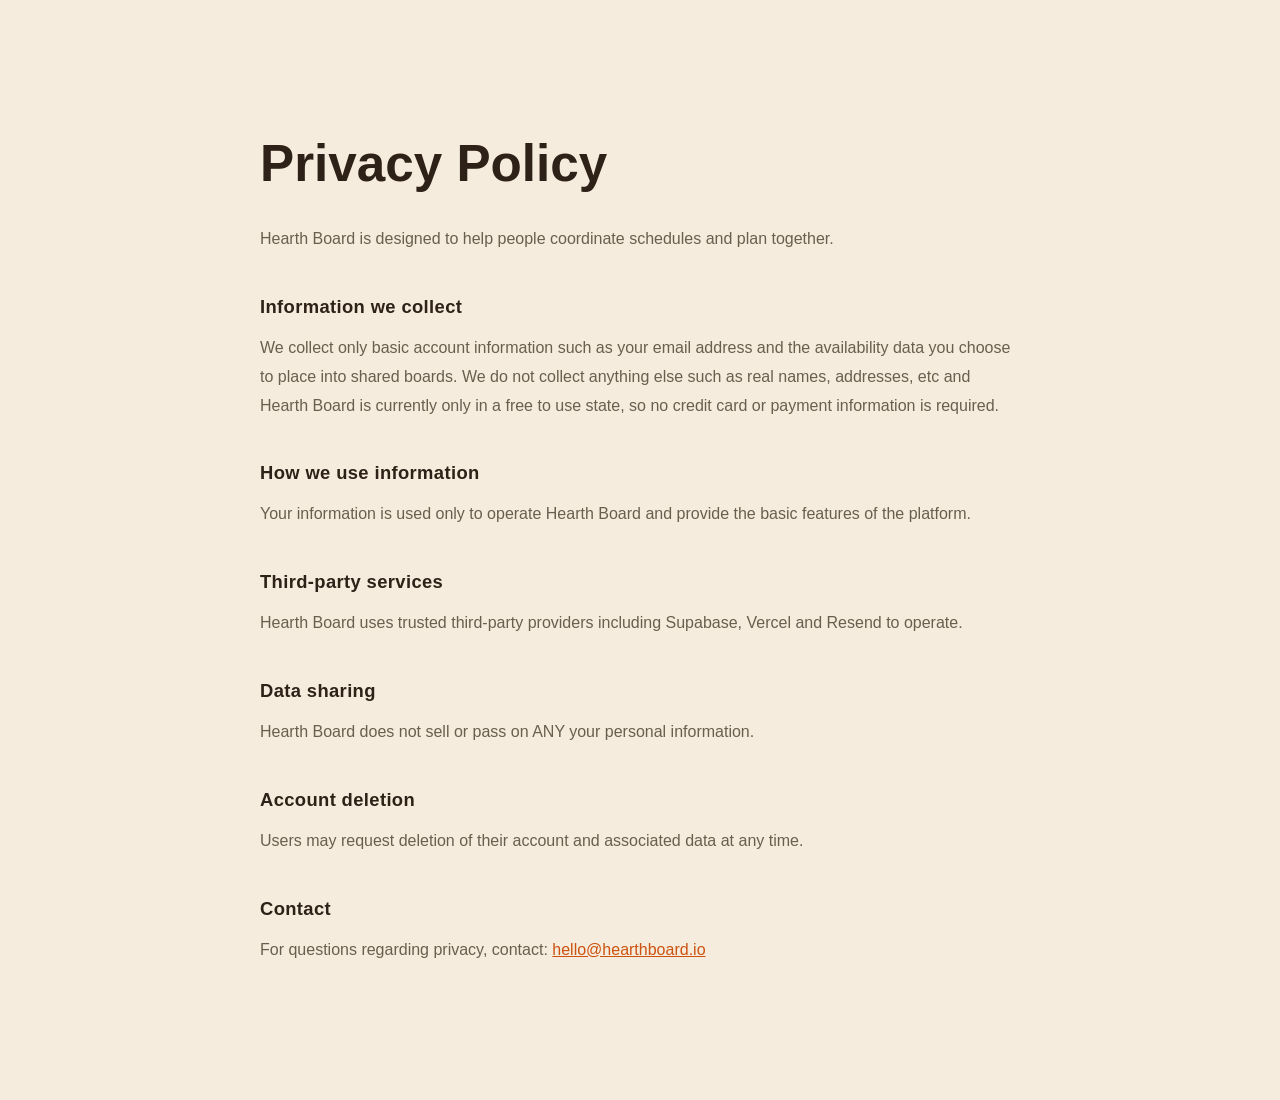
==== commit 0954cfe4: "Update privacy.html" ====
--- a/privacy.html
+++ b/privacy.html
@@ -8,7 +8,7 @@
   <link rel="stylesheet" href="/styles.css" />
 </head>
 
-<body class="legal-page">
+<body class="legal-page" style="visibility: visible;">
 
   <main class="legal-wrap">
     <h1>Privacy Policy</h1>
--- a/styles.css
+++ b/styles.css
@@ -4922,6 +4922,47 @@
   display: none !important;
 }
 
+
+
+/* =========================
+   PRIVACY PAGE
+========================= */
+
+.legal-page {
+  background: var(--landing-bg);
+  color: var(--landing-text);
+}
+
+.legal-wrap {
+  width: min(760px, calc(100% - 40px));
+  margin: 0 auto;
+  padding: 100px 0 120px;
+}
+
+.legal-wrap h1 {
+  font-size: clamp(2.2rem, 4vw, 3.4rem);
+  margin-bottom: 32px;
+}
+
+.legal-wrap h2 {
+  margin-top: 42px;
+  margin-bottom: 14px;
+
+  font-size: 1.15rem;
+  letter-spacing: 0.02em;
+}
+
+.legal-wrap p {
+  line-height: 1.8;
+  color: rgba(85, 75, 59, 0.88);
+}
+
+.legal-wrap a {
+  color: var(--landing-accent-deep);
+}
+
+
+
 /* =========================
    RESPONSIVE
 ========================= */
